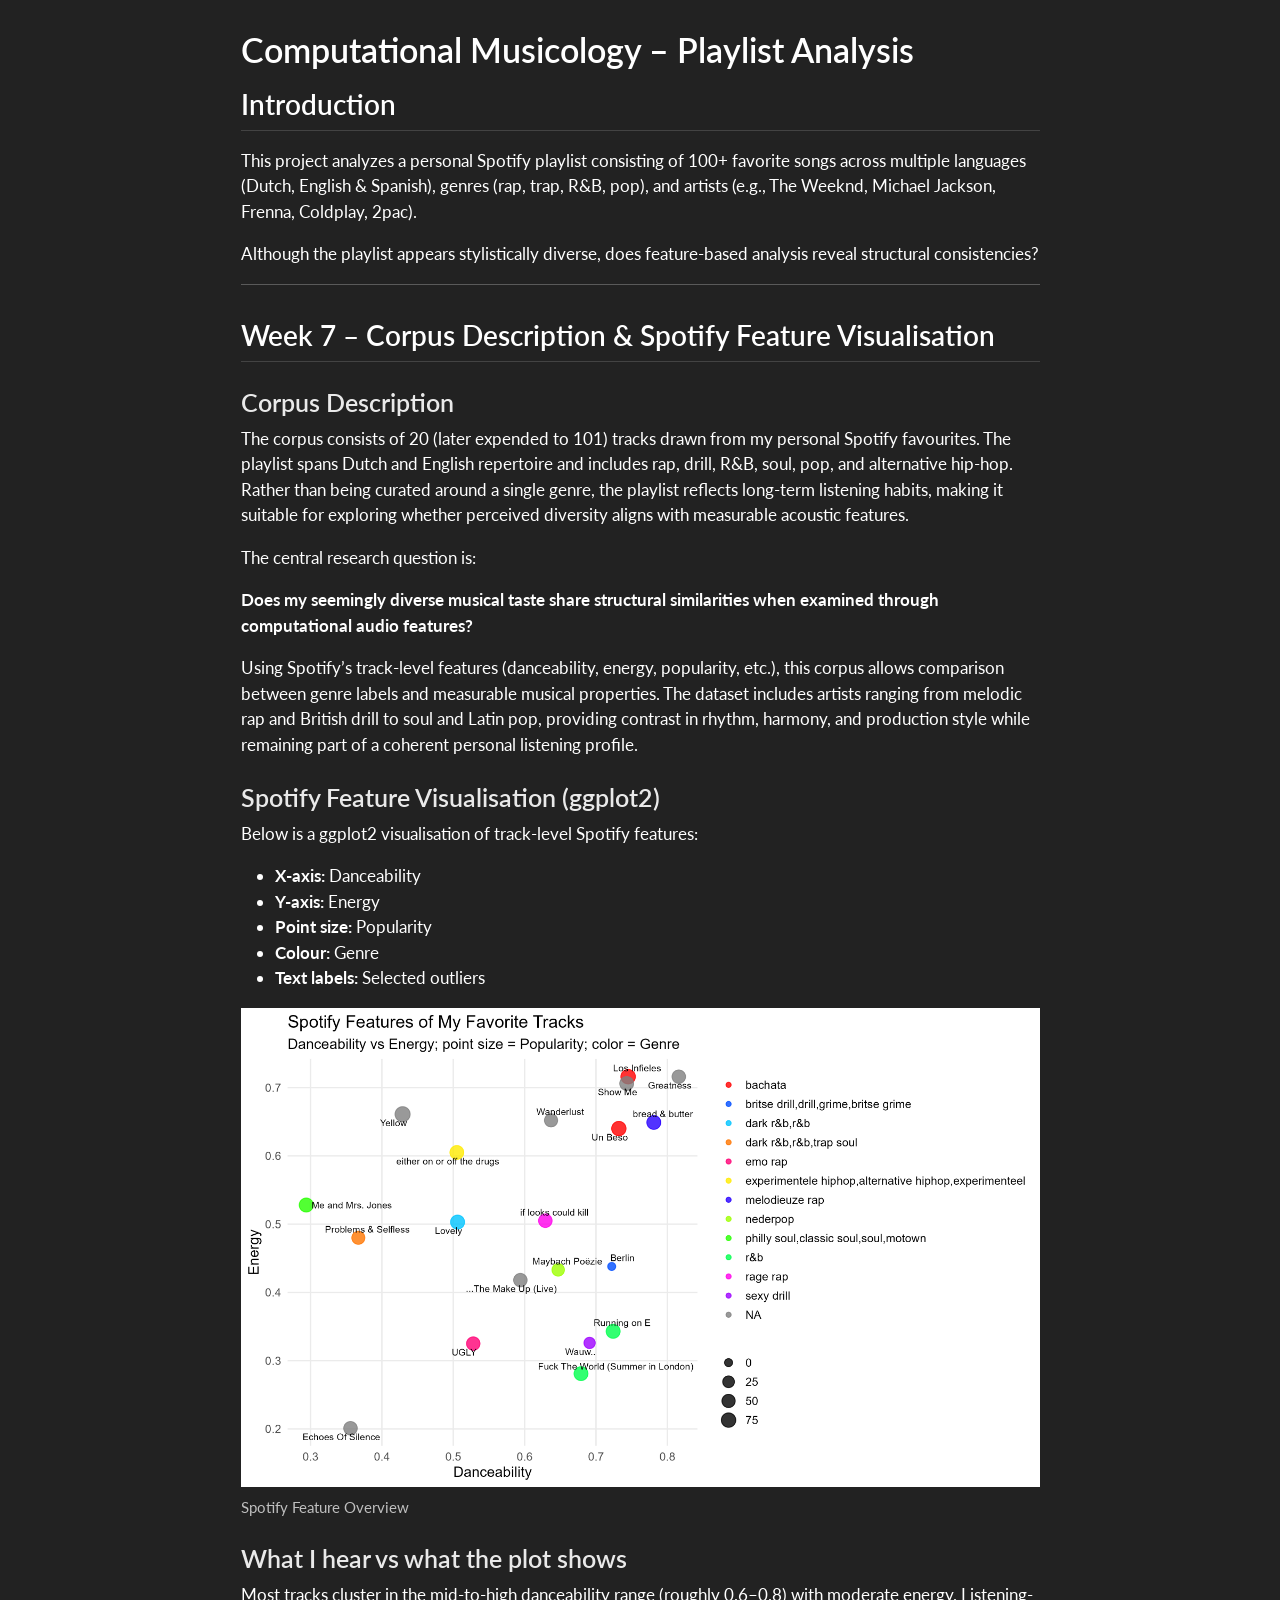
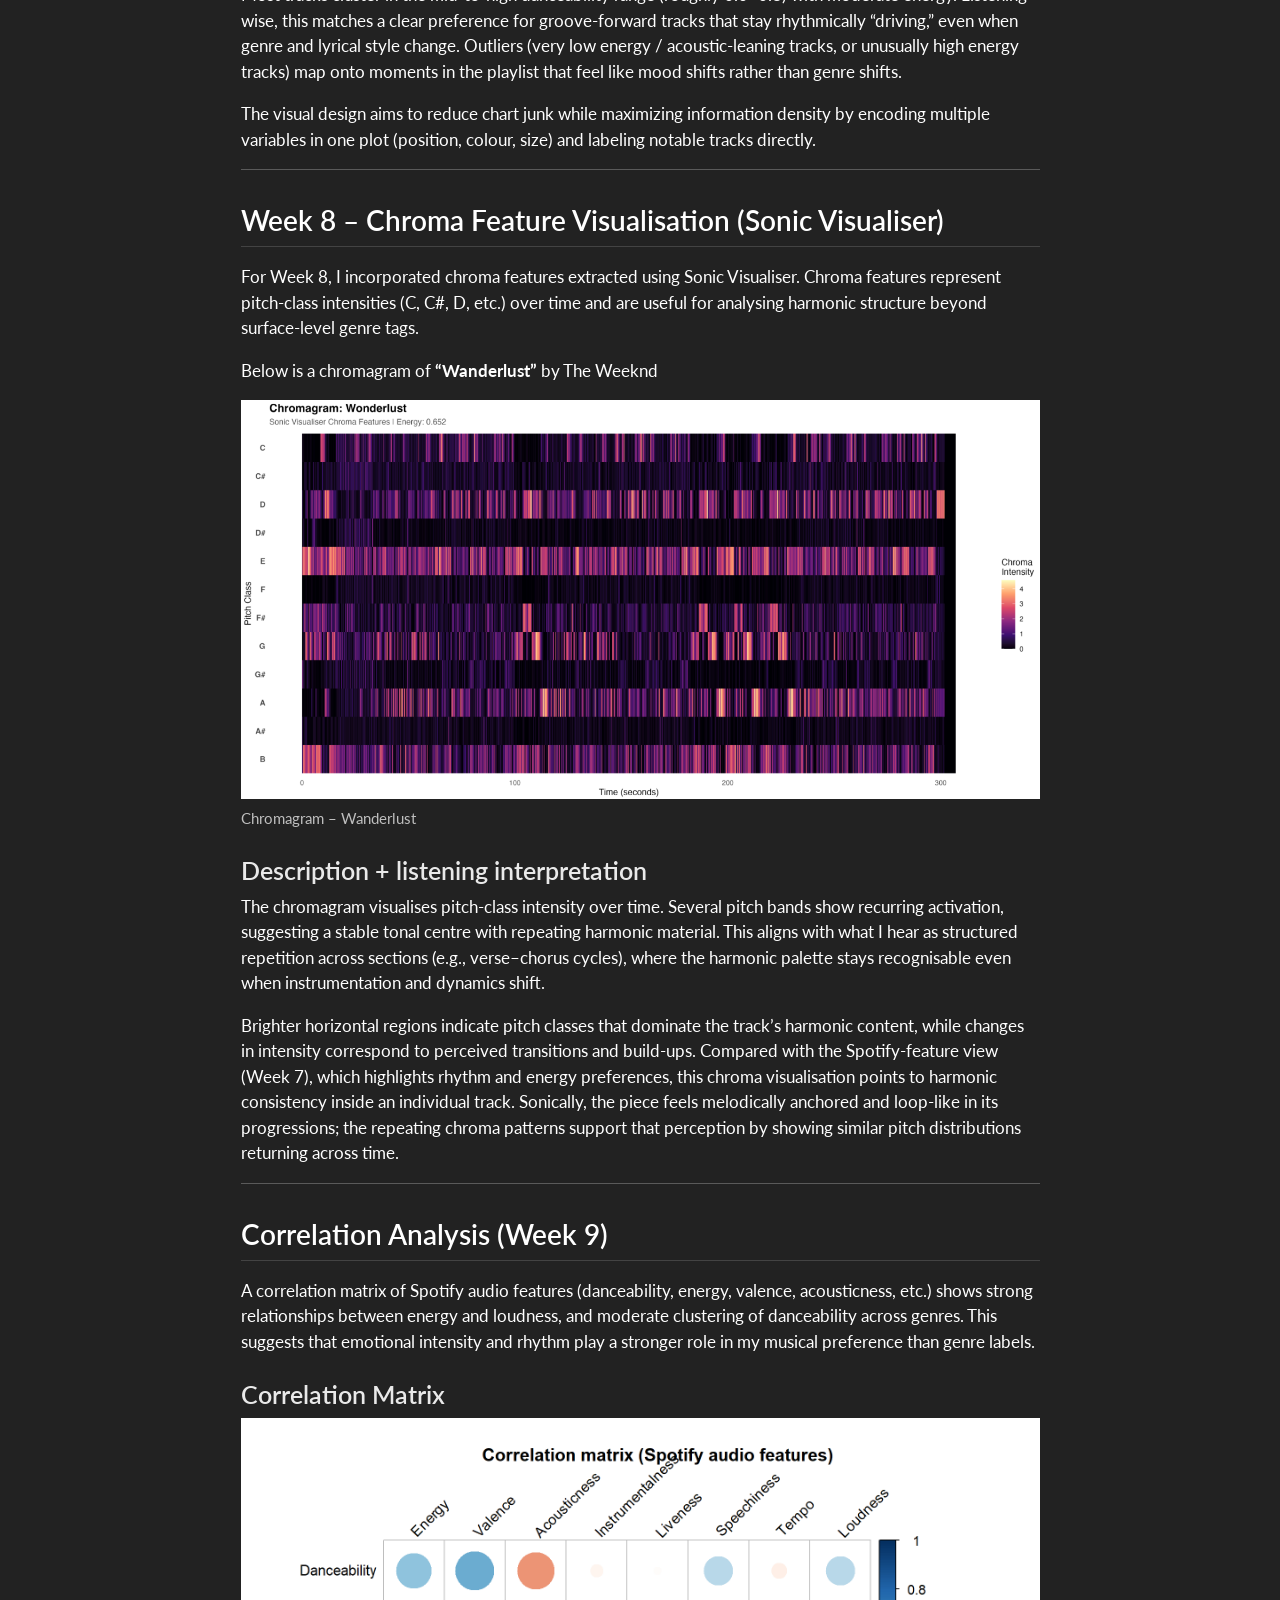
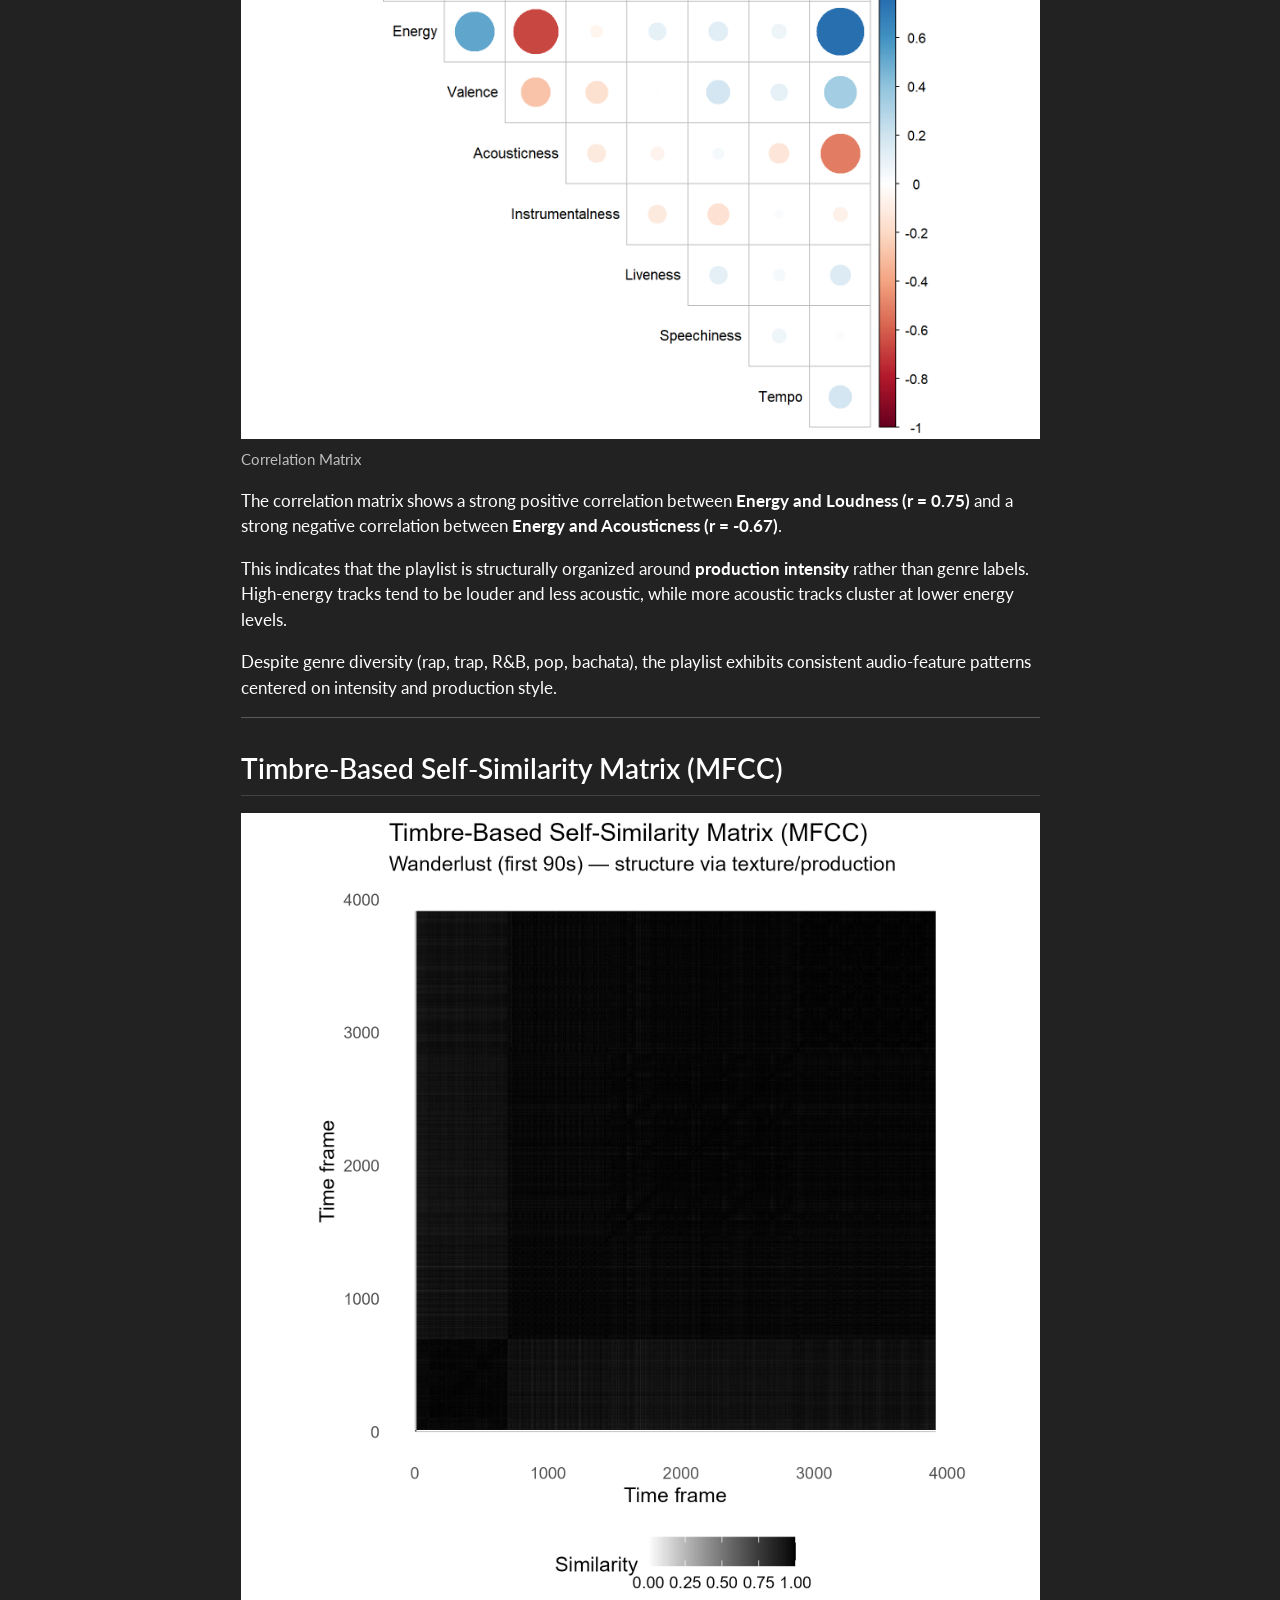
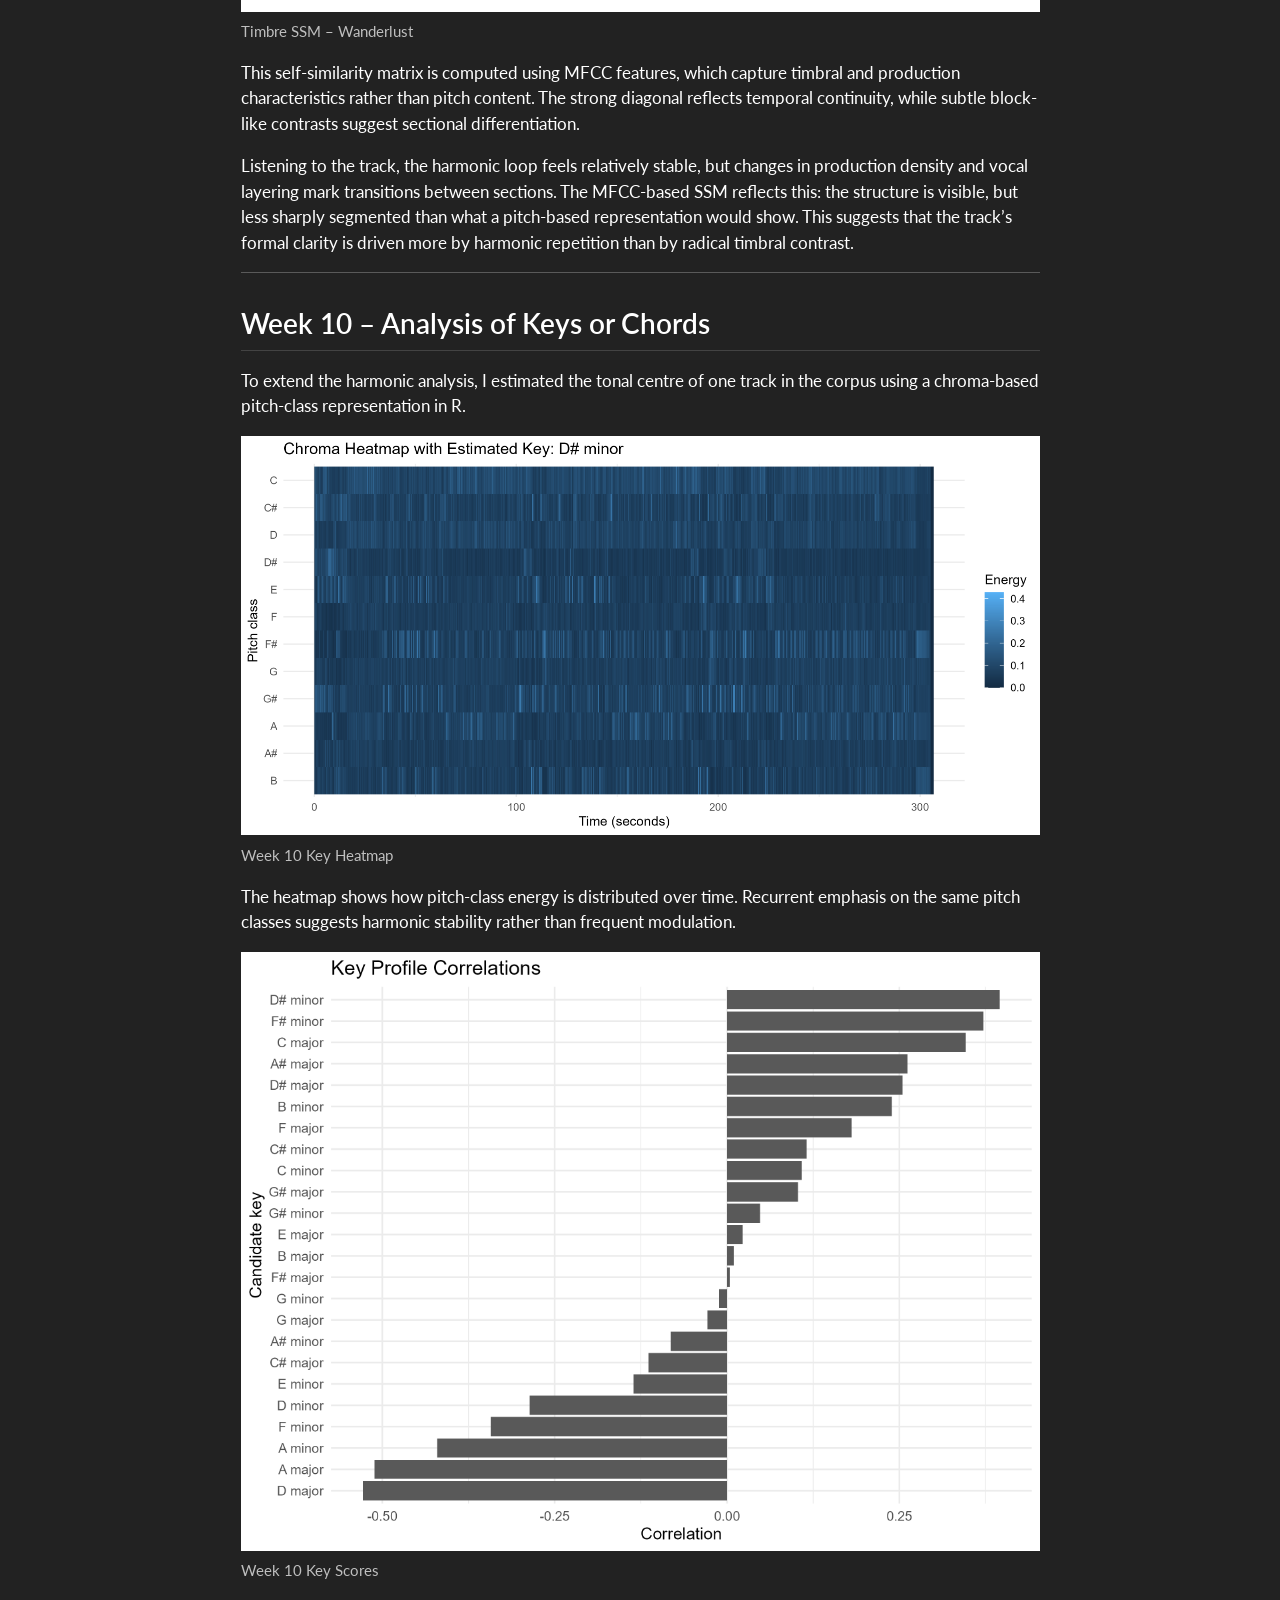
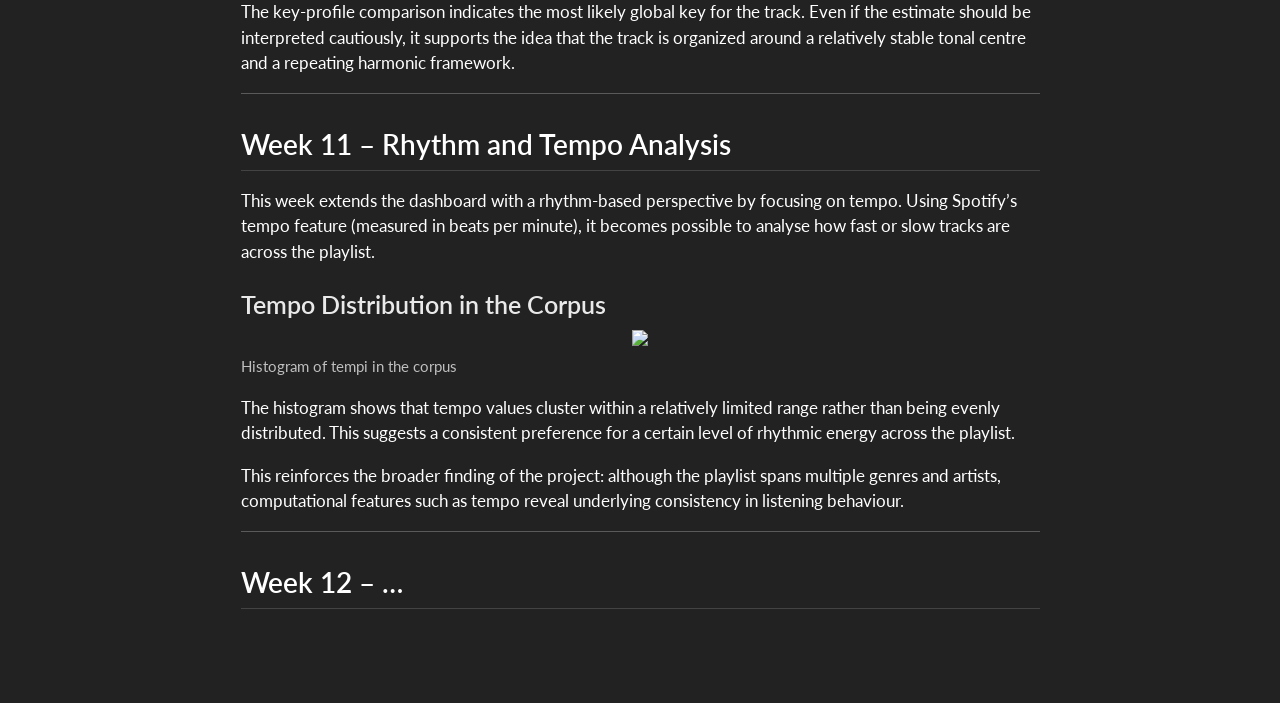
==== computational-musicology-playlist-analysis-main/docs/index.html @ 0afa8e47 "Add files via upload" ====
<!DOCTYPE html>
<html xmlns="http://www.w3.org/1999/xhtml" lang="en" xml:lang="en"><head>

<meta charset="utf-8">
<meta name="generator" content="quarto-1.8.25">

<meta name="viewport" content="width=device-width, initial-scale=1.0, user-scalable=yes">


<title>Computational Musicology – Playlist Analysis</title>
<style>
code{white-space: pre-wrap;}
span.smallcaps{font-variant: small-caps;}
div.columns{display: flex; gap: min(4vw, 1.5em);}
div.column{flex: auto; overflow-x: auto;}
div.hanging-indent{margin-left: 1.5em; text-indent: -1.5em;}
ul.task-list{list-style: none;}
ul.task-list li input[type="checkbox"] {
  width: 0.8em;
  margin: 0 0.8em 0.2em -1em; /* quarto-specific, see https://github.com/quarto-dev/quarto-cli/issues/4556 */ 
  vertical-align: middle;
}
</style>


<script src="site_libs/quarto-nav/quarto-nav.js"></script>
<script src="site_libs/clipboard/clipboard.min.js"></script>
<script src="site_libs/quarto-search/autocomplete.umd.js"></script>
<script src="site_libs/quarto-search/fuse.min.js"></script>
<script src="site_libs/quarto-search/quarto-search.js"></script>
<meta name="quarto:offset" content="./">
<script src="site_libs/quarto-html/quarto.js" type="module"></script>
<script src="site_libs/quarto-html/tabsets/tabsets.js" type="module"></script>
<script src="site_libs/quarto-html/axe/axe-check.js" type="module"></script>
<script src="site_libs/quarto-html/popper.min.js"></script>
<script src="site_libs/quarto-html/tippy.umd.min.js"></script>
<script src="site_libs/quarto-html/anchor.min.js"></script>
<link href="site_libs/quarto-html/tippy.css" rel="stylesheet">
<link href="site_libs/quarto-html/quarto-syntax-highlighting-dark-707d8167ce6003fca903bfe2be84ab7f.css" rel="stylesheet" id="quarto-text-highlighting-styles">
<script src="site_libs/bootstrap/bootstrap.min.js"></script>
<link href="site_libs/bootstrap/bootstrap-icons.css" rel="stylesheet">
<link href="site_libs/bootstrap/bootstrap-0774fc528949661fb60d8774007a227f.min.css" rel="stylesheet" append-hash="true" id="quarto-bootstrap" data-mode="dark">
<script id="quarto-search-options" type="application/json">{
  "location": "sidebar",
  "copy-button": false,
  "collapse-after": 3,
  "panel-placement": "start",
  "type": "textbox",
  "limit": 50,
  "keyboard-shortcut": [
    "f",
    "/",
    "s"
  ],
  "show-item-context": false,
  "language": {
    "search-no-results-text": "No results",
    "search-matching-documents-text": "matching documents",
    "search-copy-link-title": "Copy link to search",
    "search-hide-matches-text": "Hide additional matches",
    "search-more-match-text": "more match in this document",
    "search-more-matches-text": "more matches in this document",
    "search-clear-button-title": "Clear",
    "search-text-placeholder": "",
    "search-detached-cancel-button-title": "Cancel",
    "search-submit-button-title": "Submit",
    "search-label": "Search"
  }
}</script>


</head>

<body class="fullcontent quarto-light">

<div id="quarto-search-results"></div>
<!-- content -->
<div id="quarto-content" class="quarto-container page-columns page-rows-contents page-layout-article">
<!-- sidebar -->
<!-- margin-sidebar -->
    
<!-- main -->
<main class="content" id="quarto-document-content">

<header id="title-block-header" class="quarto-title-block default">
<div class="quarto-title">
<h1 class="title">Computational Musicology – Playlist Analysis</h1>
</div>



<div class="quarto-title-meta">

    
  
    
  </div>
  


</header>


<section id="introduction" class="level2">
<h2 class="anchored" data-anchor-id="introduction">Introduction</h2>
<p>This project analyzes a personal Spotify playlist consisting of 100+ favorite songs across multiple languages (Dutch, English &amp; Spanish), genres (rap, trap, R&amp;B, pop), and artists (e.g., The Weeknd, Michael Jackson, Frenna, Coldplay, 2pac).</p>
<p>Although the playlist appears stylistically diverse, does feature-based analysis reveal structural consistencies?</p>
<hr>
</section>
<section id="week-7-corpus-description-spotify-feature-visualisation" class="level2">
<h2 class="anchored" data-anchor-id="week-7-corpus-description-spotify-feature-visualisation">Week 7 – Corpus Description &amp; Spotify Feature Visualisation</h2>
<section id="corpus-description" class="level3">
<h3 class="anchored" data-anchor-id="corpus-description">Corpus Description</h3>
<p>The corpus consists of 20 (later expended to 101) tracks drawn from my personal Spotify favourites. The playlist spans Dutch and English repertoire and includes rap, drill, R&amp;B, soul, pop, and alternative hip-hop. Rather than being curated around a single genre, the playlist reflects long-term listening habits, making it suitable for exploring whether perceived diversity aligns with measurable acoustic features.</p>
<p>The central research question is:</p>
<p><strong>Does my seemingly diverse musical taste share structural similarities when examined through computational audio features?</strong></p>
<p>Using Spotify’s track-level features (danceability, energy, popularity, etc.), this corpus allows comparison between genre labels and measurable musical properties. The dataset includes artists ranging from melodic rap and British drill to soul and Latin pop, providing contrast in rhythm, harmony, and production style while remaining part of a coherent personal listening profile.</p>
</section>
<section id="spotify-feature-visualisation-ggplot2" class="level3">
<h3 class="anchored" data-anchor-id="spotify-feature-visualisation-ggplot2">Spotify Feature Visualisation (ggplot2)</h3>
<p>Below is a ggplot2 visualisation of track-level Spotify features:</p>
<ul>
<li><strong>X-axis:</strong> Danceability<br>
</li>
<li><strong>Y-axis:</strong> Energy<br>
</li>
<li><strong>Point size:</strong> Popularity<br>
</li>
<li><strong>Colour:</strong> Genre<br>
</li>
<li><strong>Text labels:</strong> Selected outliers</li>
</ul>
<div class="quarto-figure quarto-figure-center">
<figure class="figure">
<p><img src="Spotify_Feature_Overview.png" class="img-fluid figure-img"></p>
<figcaption>Spotify Feature Overview</figcaption>
</figure>
</div>
</section>
<section id="what-i-hear-vs-what-the-plot-shows" class="level3">
<h3 class="anchored" data-anchor-id="what-i-hear-vs-what-the-plot-shows">What I hear vs what the plot shows</h3>
<p>Most tracks cluster in the mid-to-high danceability range (roughly 0.6–0.8) with moderate energy. Listening-wise, this matches a clear preference for groove-forward tracks that stay rhythmically “driving,” even when genre and lyrical style change. Outliers (very low energy / acoustic-leaning tracks, or unusually high energy tracks) map onto moments in the playlist that feel like mood shifts rather than genre shifts.</p>
<p>The visual design aims to reduce chart junk while maximizing information density by encoding multiple variables in one plot (position, colour, size) and labeling notable tracks directly.</p>
<hr>
</section>
</section>
<section id="week-8-chroma-feature-visualisation-sonic-visualiser" class="level2">
<h2 class="anchored" data-anchor-id="week-8-chroma-feature-visualisation-sonic-visualiser">Week 8 – Chroma Feature Visualisation (Sonic Visualiser)</h2>
<p>For Week 8, I incorporated chroma features extracted using Sonic Visualiser. Chroma features represent pitch-class intensities (C, C#, D, etc.) over time and are useful for analysing harmonic structure beyond surface-level genre tags.</p>
<p>Below is a chromagram of <strong>“Wanderlust”</strong> by The Weeknd</p>
<div class="quarto-figure quarto-figure-center">
<figure class="figure">
<p><img src="chroma_wanderlust.jpeg" class="img-fluid figure-img"></p>
<figcaption>Chromagram – Wanderlust</figcaption>
</figure>
</div>
<section id="description-listening-interpretation" class="level3">
<h3 class="anchored" data-anchor-id="description-listening-interpretation">Description + listening interpretation</h3>
<p>The chromagram visualises pitch-class intensity over time. Several pitch bands show recurring activation, suggesting a stable tonal centre with repeating harmonic material. This aligns with what I hear as structured repetition across sections (e.g., verse–chorus cycles), where the harmonic palette stays recognisable even when instrumentation and dynamics shift.</p>
<p>Brighter horizontal regions indicate pitch classes that dominate the track’s harmonic content, while changes in intensity correspond to perceived transitions and build-ups. Compared with the Spotify-feature view (Week 7), which highlights rhythm and energy preferences, this chroma visualisation points to harmonic consistency inside an individual track. Sonically, the piece feels melodically anchored and loop-like in its progressions; the repeating chroma patterns support that perception by showing similar pitch distributions returning across time.</p>
<hr>
</section>
</section>
<section id="correlation-analysis-week-9" class="level2">
<h2 class="anchored" data-anchor-id="correlation-analysis-week-9">Correlation Analysis (Week 9)</h2>
<p>A correlation matrix of Spotify audio features (danceability, energy, valence, acousticness, etc.) shows strong relationships between energy and loudness, and moderate clustering of danceability across genres. This suggests that emotional intensity and rhythm play a stronger role in my musical preference than genre labels.</p>
<section id="correlation-matrix" class="level3">
<h3 class="anchored" data-anchor-id="correlation-matrix">Correlation Matrix</h3>
<div class="quarto-figure quarto-figure-center">
<figure class="figure">
<p><img src="correlation_matrix.png" class="img-fluid figure-img"></p>
<figcaption>Correlation Matrix</figcaption>
</figure>
</div>
<p>The correlation matrix shows a strong positive correlation between <strong>Energy and Loudness (r = 0.75)</strong> and a strong negative correlation between <strong>Energy and Acousticness (r = -0.67)</strong>.</p>
<p>This indicates that the playlist is structurally organized around <strong>production intensity</strong> rather than genre labels. High-energy tracks tend to be louder and less acoustic, while more acoustic tracks cluster at lower energy levels.</p>
<p>Despite genre diversity (rap, trap, R&amp;B, pop, bachata), the playlist exhibits consistent audio-feature patterns centered on intensity and production style.</p>
<hr>
</section>
</section>
<section id="timbre-based-self-similarity-matrix-mfcc" class="level2">
<h2 class="anchored" data-anchor-id="timbre-based-self-similarity-matrix-mfcc">Timbre-Based Self-Similarity Matrix (MFCC)</h2>
<div class="quarto-figure quarto-figure-center">
<figure class="figure">
<p><img src="timbre_ssm_wanderlust.png" class="img-fluid figure-img"></p>
<figcaption>Timbre SSM – Wanderlust</figcaption>
</figure>
</div>
<p>This self-similarity matrix is computed using MFCC features, which capture timbral and production characteristics rather than pitch content. The strong diagonal reflects temporal continuity, while subtle block-like contrasts suggest sectional differentiation.</p>
<p>Listening to the track, the harmonic loop feels relatively stable, but changes in production density and vocal layering mark transitions between sections. The MFCC-based SSM reflects this: the structure is visible, but less sharply segmented than what a pitch-based representation would show. This suggests that the track’s formal clarity is driven more by harmonic repetition than by radical timbral contrast.</p>
<hr>
</section>
<section id="week-10-analysis-of-keys-or-chords" class="level2">
<h2 class="anchored" data-anchor-id="week-10-analysis-of-keys-or-chords">Week 10 – Analysis of Keys or Chords</h2>
<p>To extend the harmonic analysis, I estimated the tonal centre of one track in the corpus using a chroma-based pitch-class representation in R.</p>
<div class="quarto-figure quarto-figure-center">
<figure class="figure">
<p><img src="week10_key_heatmap.png" class="img-fluid figure-img"></p>
<figcaption>Week 10 Key Heatmap</figcaption>
</figure>
</div>
<p>The heatmap shows how pitch-class energy is distributed over time. Recurrent emphasis on the same pitch classes suggests harmonic stability rather than frequent modulation.</p>
<div class="quarto-figure quarto-figure-center">
<figure class="figure">
<p><img src="week10_key_scores.png" class="img-fluid figure-img"></p>
<figcaption>Week 10 Key Scores</figcaption>
</figure>
</div>
<p>The key-profile comparison indicates the most likely global key for the track. Even if the estimate should be interpreted cautiously, it supports the idea that the track is organized around a relatively stable tonal centre and a repeating harmonic framework.</p>
<hr>
</section>
<section id="week-11-rhythm-and-tempo-analysis" class="level2">
<h2 class="anchored" data-anchor-id="week-11-rhythm-and-tempo-analysis">Week 11 – Rhythm and Tempo Analysis</h2>
<p>This week extends the dashboard with a rhythm-based perspective by focusing on tempo. Using Spotify’s tempo feature (measured in beats per minute), it becomes possible to analyse how fast or slow tracks are across the playlist.</p>
<section id="tempo-distribution-in-the-corpus" class="level3">
<h3 class="anchored" data-anchor-id="tempo-distribution-in-the-corpus">Tempo Distribution in the Corpus</h3>
<div class="quarto-figure quarto-figure-center">
<figure class="figure">
<p><img src="images/week11_tempo_histogram.png" class="img-fluid figure-img"></p>
<figcaption>Histogram of tempi in the corpus</figcaption>
</figure>
</div>
<p>The histogram shows that tempo values cluster within a relatively limited range rather than being evenly distributed. This suggests a consistent preference for a certain level of rhythmic energy across the playlist.</p>
<p>This reinforces the broader finding of the project: although the playlist spans multiple genres and artists, computational features such as tempo reveal underlying consistency in listening behaviour.</p>
<hr>
</section>
</section>
<section id="week-12" class="level2">
<h2 class="anchored" data-anchor-id="week-12">Week 12 – …</h2>


</section>

</main> <!-- /main -->
<script id="quarto-html-after-body" type="application/javascript">
  window.document.addEventListener("DOMContentLoaded", function (event) {
    const icon = "";
    const anchorJS = new window.AnchorJS();
    anchorJS.options = {
      placement: 'right',
      icon: icon
    };
    anchorJS.add('.anchored');
    const isCodeAnnotation = (el) => {
      for (const clz of el.classList) {
        if (clz.startsWith('code-annotation-')) {                     
          return true;
        }
      }
      return false;
    }
    const onCopySuccess = function(e) {
      // button target
      const button = e.trigger;
      // don't keep focus
      button.blur();
      // flash "checked"
      button.classList.add('code-copy-button-checked');
      var currentTitle = button.getAttribute("title");
      button.setAttribute("title", "Copied!");
      let tooltip;
      if (window.bootstrap) {
        button.setAttribute("data-bs-toggle", "tooltip");
        button.setAttribute("data-bs-placement", "left");
        button.setAttribute("data-bs-title", "Copied!");
        tooltip = new bootstrap.Tooltip(button, 
          { trigger: "manual", 
            customClass: "code-copy-button-tooltip",
            offset: [0, -8]});
        tooltip.show();    
      }
      setTimeout(function() {
        if (tooltip) {
          tooltip.hide();
          button.removeAttribute("data-bs-title");
          button.removeAttribute("data-bs-toggle");
          button.removeAttribute("data-bs-placement");
        }
        button.setAttribute("title", currentTitle);
        button.classList.remove('code-copy-button-checked');
      }, 1000);
      // clear code selection
      e.clearSelection();
    }
    const getTextToCopy = function(trigger) {
      const outerScaffold = trigger.parentElement.cloneNode(true);
      const codeEl = outerScaffold.querySelector('code');
      for (const childEl of codeEl.children) {
        if (isCodeAnnotation(childEl)) {
          childEl.remove();
        }
      }
      return codeEl.innerText;
    }
    const clipboard = new window.ClipboardJS('.code-copy-button:not([data-in-quarto-modal])', {
      text: getTextToCopy
    });
    clipboard.on('success', onCopySuccess);
    if (window.document.getElementById('quarto-embedded-source-code-modal')) {
      const clipboardModal = new window.ClipboardJS('.code-copy-button[data-in-quarto-modal]', {
        text: getTextToCopy,
        container: window.document.getElementById('quarto-embedded-source-code-modal')
      });
      clipboardModal.on('success', onCopySuccess);
    }
      var localhostRegex = new RegExp(/^(?:http|https):\/\/localhost\:?[0-9]*\//);
      var mailtoRegex = new RegExp(/^mailto:/);
        var filterRegex = new RegExp('/' + window.location.host + '/');
      var isInternal = (href) => {
          return filterRegex.test(href) || localhostRegex.test(href) || mailtoRegex.test(href);
      }
      // Inspect non-navigation links and adorn them if external
     var links = window.document.querySelectorAll('a[href]:not(.nav-link):not(.navbar-brand):not(.toc-action):not(.sidebar-link):not(.sidebar-item-toggle):not(.pagination-link):not(.no-external):not([aria-hidden]):not(.dropdown-item):not(.quarto-navigation-tool):not(.about-link)');
      for (var i=0; i<links.length; i++) {
        const link = links[i];
        if (!isInternal(link.href)) {
          // undo the damage that might have been done by quarto-nav.js in the case of
          // links that we want to consider external
          if (link.dataset.originalHref !== undefined) {
            link.href = link.dataset.originalHref;
          }
        }
      }
    function tippyHover(el, contentFn, onTriggerFn, onUntriggerFn) {
      const config = {
        allowHTML: true,
        maxWidth: 500,
        delay: 100,
        arrow: false,
        appendTo: function(el) {
            return el.parentElement;
        },
        interactive: true,
        interactiveBorder: 10,
        theme: 'quarto',
        placement: 'bottom-start',
      };
      if (contentFn) {
        config.content = contentFn;
      }
      if (onTriggerFn) {
        config.onTrigger = onTriggerFn;
      }
      if (onUntriggerFn) {
        config.onUntrigger = onUntriggerFn;
      }
      window.tippy(el, config); 
    }
    const noterefs = window.document.querySelectorAll('a[role="doc-noteref"]');
    for (var i=0; i<noterefs.length; i++) {
      const ref = noterefs[i];
      tippyHover(ref, function() {
        // use id or data attribute instead here
        let href = ref.getAttribute('data-footnote-href') || ref.getAttribute('href');
        try { href = new URL(href).hash; } catch {}
        const id = href.replace(/^#\/?/, "");
        const note = window.document.getElementById(id);
        if (note) {
          return note.innerHTML;
        } else {
          return "";
        }
      });
    }
    const xrefs = window.document.querySelectorAll('a.quarto-xref');
    const processXRef = (id, note) => {
      // Strip column container classes
      const stripColumnClz = (el) => {
        el.classList.remove("page-full", "page-columns");
        if (el.children) {
          for (const child of el.children) {
            stripColumnClz(child);
          }
        }
      }
      stripColumnClz(note)
      if (id === null || id.startsWith('sec-')) {
        // Special case sections, only their first couple elements
        const container = document.createElement("div");
        if (note.children && note.children.length > 2) {
          container.appendChild(note.children[0].cloneNode(true));
          for (let i = 1; i < note.children.length; i++) {
            const child = note.children[i];
            if (child.tagName === "P" && child.innerText === "") {
              continue;
            } else {
              container.appendChild(child.cloneNode(true));
              break;
            }
          }
          if (window.Quarto?.typesetMath) {
            window.Quarto.typesetMath(container);
          }
          return container.innerHTML
        } else {
          if (window.Quarto?.typesetMath) {
            window.Quarto.typesetMath(note);
          }
          return note.innerHTML;
        }
      } else {
        // Remove any anchor links if they are present
        const anchorLink = note.querySelector('a.anchorjs-link');
        if (anchorLink) {
          anchorLink.remove();
        }
        if (window.Quarto?.typesetMath) {
          window.Quarto.typesetMath(note);
        }
        if (note.classList.contains("callout")) {
          return note.outerHTML;
        } else {
          return note.innerHTML;
        }
      }
    }
    for (var i=0; i<xrefs.length; i++) {
      const xref = xrefs[i];
      tippyHover(xref, undefined, function(instance) {
        instance.disable();
        let url = xref.getAttribute('href');
        let hash = undefined; 
        if (url.startsWith('#')) {
          hash = url;
        } else {
          try { hash = new URL(url).hash; } catch {}
        }
        if (hash) {
          const id = hash.replace(/^#\/?/, "");
          const note = window.document.getElementById(id);
          if (note !== null) {
            try {
              const html = processXRef(id, note.cloneNode(true));
              instance.setContent(html);
            } finally {
              instance.enable();
              instance.show();
            }
          } else {
            // See if we can fetch this
            fetch(url.split('#')[0])
            .then(res => res.text())
            .then(html => {
              const parser = new DOMParser();
              const htmlDoc = parser.parseFromString(html, "text/html");
              const note = htmlDoc.getElementById(id);
              if (note !== null) {
                const html = processXRef(id, note);
                instance.setContent(html);
              } 
            }).finally(() => {
              instance.enable();
              instance.show();
            });
          }
        } else {
          // See if we can fetch a full url (with no hash to target)
          // This is a special case and we should probably do some content thinning / targeting
          fetch(url)
          .then(res => res.text())
          .then(html => {
            const parser = new DOMParser();
            const htmlDoc = parser.parseFromString(html, "text/html");
            const note = htmlDoc.querySelector('main.content');
            if (note !== null) {
              // This should only happen for chapter cross references
              // (since there is no id in the URL)
              // remove the first header
              if (note.children.length > 0 && note.children[0].tagName === "HEADER") {
                note.children[0].remove();
              }
              const html = processXRef(null, note);
              instance.setContent(html);
            } 
          }).finally(() => {
            instance.enable();
            instance.show();
          });
        }
      }, function(instance) {
      });
    }
        let selectedAnnoteEl;
        const selectorForAnnotation = ( cell, annotation) => {
          let cellAttr = 'data-code-cell="' + cell + '"';
          let lineAttr = 'data-code-annotation="' +  annotation + '"';
          const selector = 'span[' + cellAttr + '][' + lineAttr + ']';
          return selector;
        }
        const selectCodeLines = (annoteEl) => {
          const doc = window.document;
          const targetCell = annoteEl.getAttribute("data-target-cell");
          const targetAnnotation = annoteEl.getAttribute("data-target-annotation");
          const annoteSpan = window.document.querySelector(selectorForAnnotation(targetCell, targetAnnotation));
          const lines = annoteSpan.getAttribute("data-code-lines").split(",");
          const lineIds = lines.map((line) => {
            return targetCell + "-" + line;
          })
          let top = null;
          let height = null;
          let parent = null;
          if (lineIds.length > 0) {
              //compute the position of the single el (top and bottom and make a div)
              const el = window.document.getElementById(lineIds[0]);
              top = el.offsetTop;
              height = el.offsetHeight;
              parent = el.parentElement.parentElement;
            if (lineIds.length > 1) {
              const lastEl = window.document.getElementById(lineIds[lineIds.length - 1]);
              const bottom = lastEl.offsetTop + lastEl.offsetHeight;
              height = bottom - top;
            }
            if (top !== null && height !== null && parent !== null) {
              // cook up a div (if necessary) and position it 
              let div = window.document.getElementById("code-annotation-line-highlight");
              if (div === null) {
                div = window.document.createElement("div");
                div.setAttribute("id", "code-annotation-line-highlight");
                div.style.position = 'absolute';
                parent.appendChild(div);
              }
              div.style.top = top - 2 + "px";
              div.style.height = height + 4 + "px";
              div.style.left = 0;
              let gutterDiv = window.document.getElementById("code-annotation-line-highlight-gutter");
              if (gutterDiv === null) {
                gutterDiv = window.document.createElement("div");
                gutterDiv.setAttribute("id", "code-annotation-line-highlight-gutter");
                gutterDiv.style.position = 'absolute';
                const codeCell = window.document.getElementById(targetCell);
                const gutter = codeCell.querySelector('.code-annotation-gutter');
                gutter.appendChild(gutterDiv);
              }
              gutterDiv.style.top = top - 2 + "px";
              gutterDiv.style.height = height + 4 + "px";
            }
            selectedAnnoteEl = annoteEl;
          }
        };
        const unselectCodeLines = () => {
          const elementsIds = ["code-annotation-line-highlight", "code-annotation-line-highlight-gutter"];
          elementsIds.forEach((elId) => {
            const div = window.document.getElementById(elId);
            if (div) {
              div.remove();
            }
          });
          selectedAnnoteEl = undefined;
        };
          // Handle positioning of the toggle
      window.addEventListener(
        "resize",
        throttle(() => {
          elRect = undefined;
          if (selectedAnnoteEl) {
            selectCodeLines(selectedAnnoteEl);
          }
        }, 10)
      );
      function throttle(fn, ms) {
      let throttle = false;
      let timer;
        return (...args) => {
          if(!throttle) { // first call gets through
              fn.apply(this, args);
              throttle = true;
          } else { // all the others get throttled
              if(timer) clearTimeout(timer); // cancel #2
              timer = setTimeout(() => {
                fn.apply(this, args);
                timer = throttle = false;
              }, ms);
          }
        };
      }
        // Attach click handler to the DT
        const annoteDls = window.document.querySelectorAll('dt[data-target-cell]');
        for (const annoteDlNode of annoteDls) {
          annoteDlNode.addEventListener('click', (event) => {
            const clickedEl = event.target;
            if (clickedEl !== selectedAnnoteEl) {
              unselectCodeLines();
              const activeEl = window.document.querySelector('dt[data-target-cell].code-annotation-active');
              if (activeEl) {
                activeEl.classList.remove('code-annotation-active');
              }
              selectCodeLines(clickedEl);
              clickedEl.classList.add('code-annotation-active');
            } else {
              // Unselect the line
              unselectCodeLines();
              clickedEl.classList.remove('code-annotation-active');
            }
          });
        }
    const findCites = (el) => {
      const parentEl = el.parentElement;
      if (parentEl) {
        const cites = parentEl.dataset.cites;
        if (cites) {
          return {
            el,
            cites: cites.split(' ')
          };
        } else {
          return findCites(el.parentElement)
        }
      } else {
        return undefined;
      }
    };
    var bibliorefs = window.document.querySelectorAll('a[role="doc-biblioref"]');
    for (var i=0; i<bibliorefs.length; i++) {
      const ref = bibliorefs[i];
      const citeInfo = findCites(ref);
      if (citeInfo) {
        tippyHover(citeInfo.el, function() {
          var popup = window.document.createElement('div');
          citeInfo.cites.forEach(function(cite) {
            var citeDiv = window.document.createElement('div');
            citeDiv.classList.add('hanging-indent');
            citeDiv.classList.add('csl-entry');
            var biblioDiv = window.document.getElementById('ref-' + cite);
            if (biblioDiv) {
              citeDiv.innerHTML = biblioDiv.innerHTML;
            }
            popup.appendChild(citeDiv);
          });
          return popup.innerHTML;
        });
      }
    }
  });
  </script>
</div> <!-- /content -->




</body></html>
---- computational-musicology-playlist-analysis-main/docs/site_libs/quarto-html/tippy.css ----
.tippy-box[data-animation=fade][data-state=hidden]{opacity:0}[data-tippy-root]{max-width:calc(100vw - 10px)}.tippy-box{position:relative;background-color:#333;color:#fff;border-radius:4px;font-size:14px;line-height:1.4;white-space:normal;outline:0;transition-property:transform,visibility,opacity}.tippy-box[data-placement^=top]>.tippy-arrow{bottom:0}.tippy-box[data-placement^=top]>.tippy-arrow:before{bottom:-7px;left:0;border-width:8px 8px 0;border-top-color:initial;transform-origin:center top}.tippy-box[data-placement^=bottom]>.tippy-arrow{top:0}.tippy-box[data-placement^=bottom]>.tippy-arrow:before{top:-7px;left:0;border-width:0 8px 8px;border-bottom-color:initial;transform-origin:center bottom}.tippy-box[data-placement^=left]>.tippy-arrow{right:0}.tippy-box[data-placement^=left]>.tippy-arrow:before{border-width:8px 0 8px 8px;border-left-color:initial;right:-7px;transform-origin:center left}.tippy-box[data-placement^=right]>.tippy-arrow{left:0}.tippy-box[data-placement^=right]>.tippy-arrow:before{left:-7px;border-width:8px 8px 8px 0;border-right-color:initial;transform-origin:center right}.tippy-box[data-inertia][data-state=visible]{transition-timing-function:cubic-bezier(.54,1.5,.38,1.11)}.tippy-arrow{width:16px;height:16px;color:#333}.tippy-arrow:before{content:"";position:absolute;border-color:transparent;border-style:solid}.tippy-content{position:relative;padding:5px 9px;z-index:1}
---- computational-musicology-playlist-analysis-main/docs/site_libs/quarto-html/quarto-syntax-highlighting-dark-707d8167ce6003fca903bfe2be84ab7f.css ----
/* quarto syntax highlight colors */
:root {
  --quarto-hl-al-color: #f07178;
  --quarto-hl-an-color: #d4d0ab;
  --quarto-hl-at-color: #00e0e0;
  --quarto-hl-bn-color: #d4d0ab;
  --quarto-hl-bu-color: #abe338;
  --quarto-hl-ch-color: #abe338;
  --quarto-hl-co-color: #f8f8f2;
  --quarto-hl-cv-color: #ffd700;
  --quarto-hl-cn-color: #ffd700;
  --quarto-hl-cf-color: #ffa07a;
  --quarto-hl-dt-color: #ffa07a;
  --quarto-hl-dv-color: #d4d0ab;
  --quarto-hl-do-color: #f8f8f2;
  --quarto-hl-er-color: #f07178;
  --quarto-hl-ex-color: #00e0e0;
  --quarto-hl-fl-color: #d4d0ab;
  --quarto-hl-fu-color: #ffa07a;
  --quarto-hl-im-color: #abe338;
  --quarto-hl-in-color: #d4d0ab;
  --quarto-hl-kw-color: #ffa07a;
  --quarto-hl-op-color: #ffa07a;
  --quarto-hl-ot-color: #00e0e0;
  --quarto-hl-pp-color: #dcc6e0;
  --quarto-hl-re-color: #00e0e0;
  --quarto-hl-sc-color: #abe338;
  --quarto-hl-ss-color: #abe338;
  --quarto-hl-st-color: #abe338;
  --quarto-hl-va-color: #00e0e0;
  --quarto-hl-vs-color: #abe338;
  --quarto-hl-wa-color: #dcc6e0;
}

/* other quarto variables */
:root {
  --quarto-font-monospace: SFMono-Regular, Menlo, Monaco, Consolas, "Liberation Mono", "Courier New", monospace;
}

/* syntax highlight based on Pandoc's rules */
pre > code.sourceCode > span {
  color: #f8f8f2;
}

code.sourceCode > span {
  color: #f8f8f2;
}

div.sourceCode,
div.sourceCode pre.sourceCode {
  color: #f8f8f2;
}

/* Normal */
code span {
  color: #f8f8f2;
}

/* Alert */
code span.al {
  color: #f07178;
}

/* Annotation */
code span.an {
  color: #d4d0ab;
}

/* Attribute */
code span.at {
  color: #00e0e0;
}

/* BaseN */
code span.bn {
  color: #d4d0ab;
}

/* BuiltIn */
code span.bu {
  color: #abe338;
}

/* ControlFlow */
code span.cf {
  font-weight: bold;
  color: #ffa07a;
}

/* Char */
code span.ch {
  color: #abe338;
}

/* Constant */
code span.cn {
  color: #ffd700;
}

/* Comment */
code span.co {
  font-style: italic;
  color: #f8f8f2;
}

/* CommentVar */
code span.cv {
  color: #ffd700;
}

/* Documentation */
code span.do {
  color: #f8f8f2;
}

/* DataType */
code span.dt {
  color: #ffa07a;
}

/* DecVal */
code span.dv {
  color: #d4d0ab;
}

/* Error */
code span.er {
  color: #f07178;
  text-decoration: underline;
}

/* Extension */
code span.ex {
  font-weight: bold;
  color: #00e0e0;
}

/* Float */
code span.fl {
  color: #d4d0ab;
}

/* Function */
code span.fu {
  color: #ffa07a;
}

/* Import */
code span.im {
  color: #abe338;
}

/* Information */
code span.in {
  color: #d4d0ab;
}

/* Keyword */
code span.kw {
  font-weight: bold;
  color: #ffa07a;
}

/* Operator */
code span.op {
  color: #ffa07a;
}

/* Other */
code span.ot {
  color: #00e0e0;
}

/* Preprocessor */
code span.pp {
  color: #dcc6e0;
}

/* RegionMarker */
code span.re {
  background-color: #f8f8f2;
  color: #00e0e0;
}

/* SpecialChar */
code span.sc {
  color: #abe338;
}

/* SpecialString */
code span.ss {
  color: #abe338;
}

/* String */
code span.st {
  color: #abe338;
}

/* Variable */
code span.va {
  color: #00e0e0;
}

/* VerbatimString */
code span.vs {
  color: #abe338;
}

/* Warning */
code span.wa {
  color: #dcc6e0;
}

.prevent-inlining {
  content: "</";
}

/*# sourceMappingURL=f5ab3bb6f5ded8da9f12dd3a91d3da26.css.map */
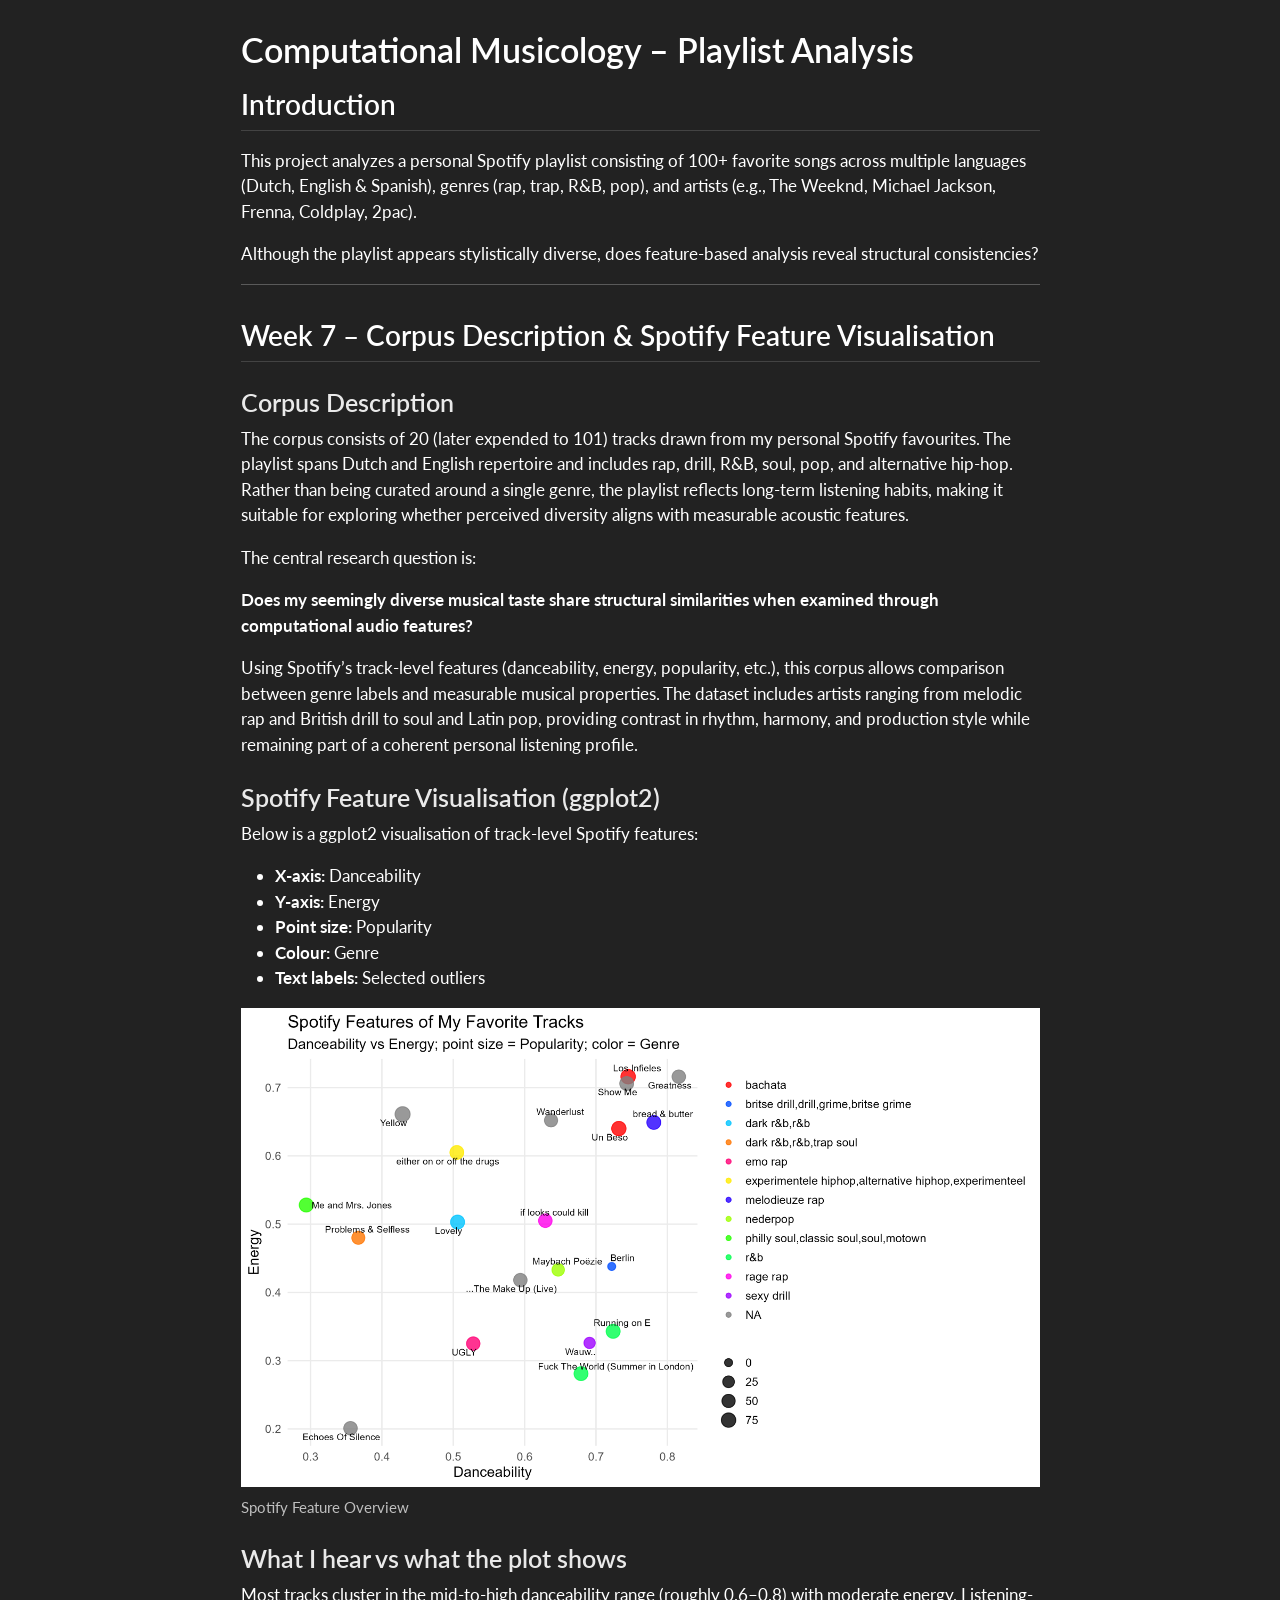
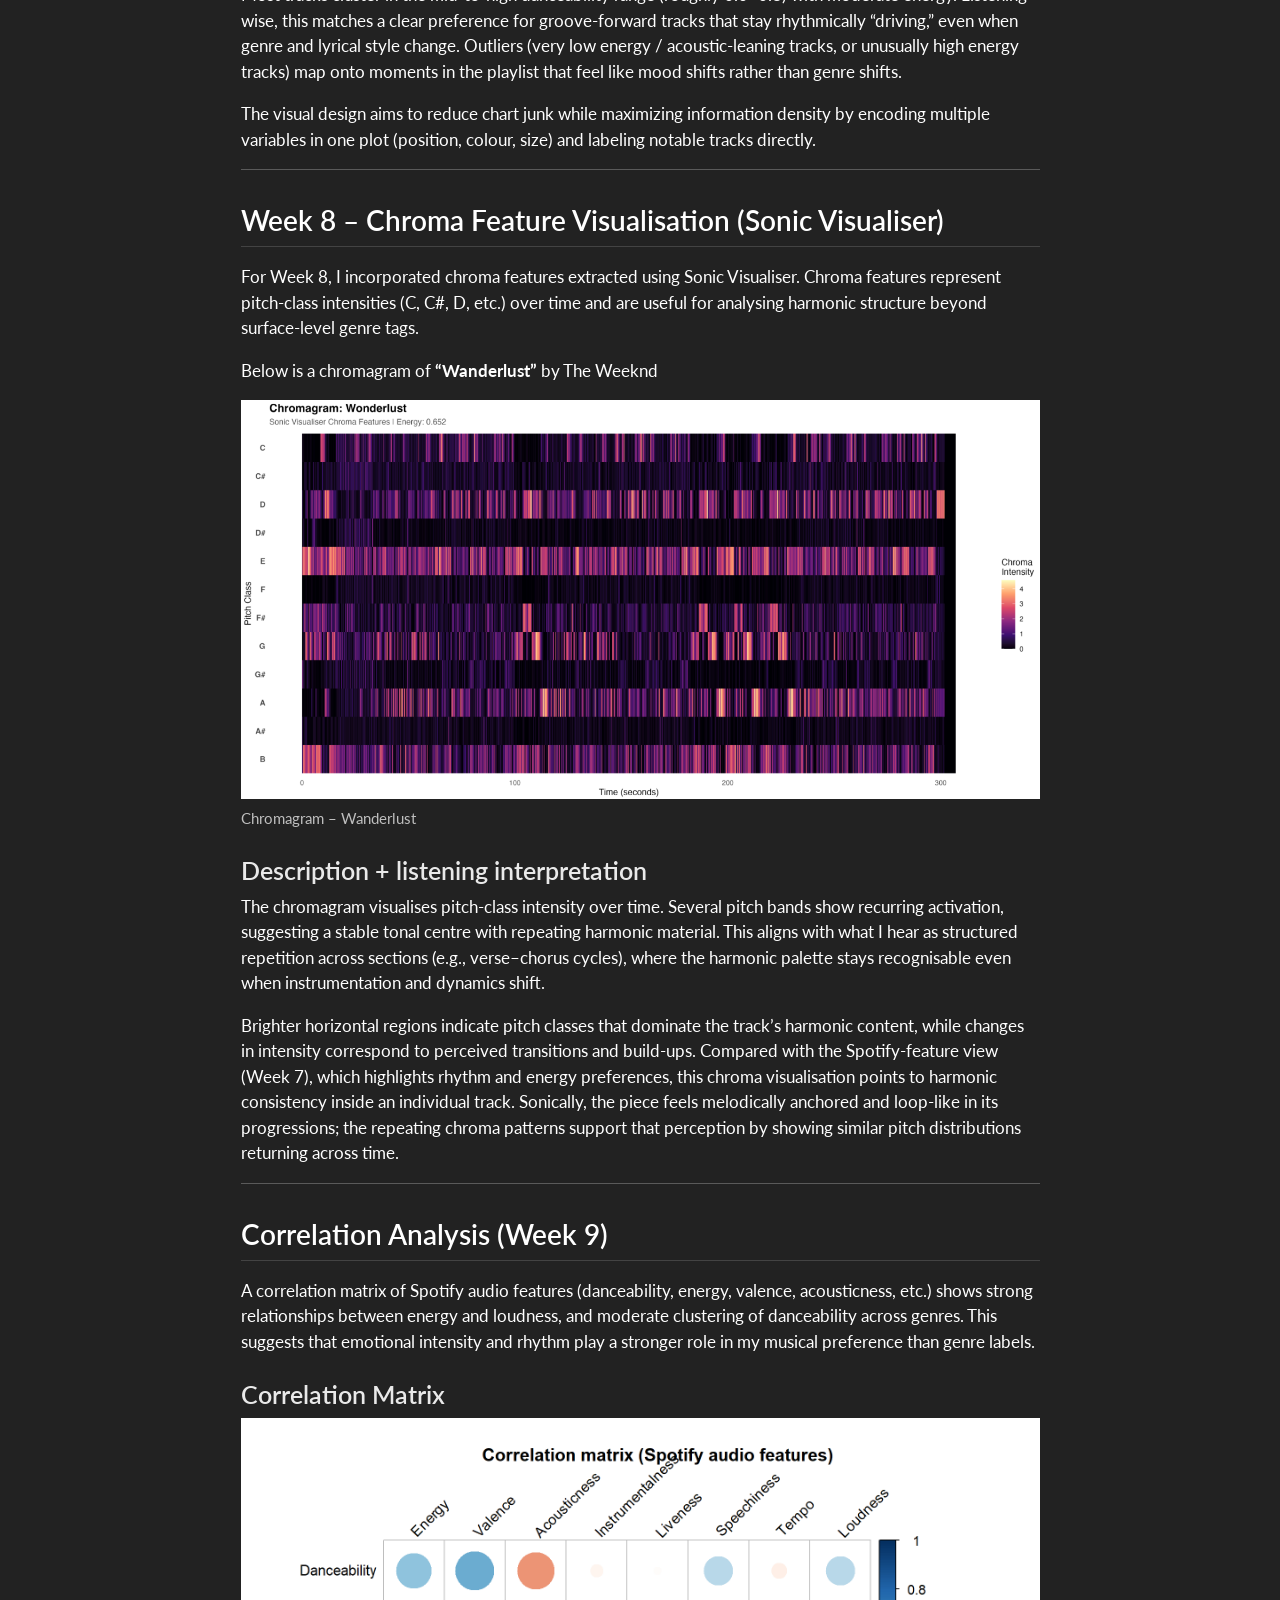
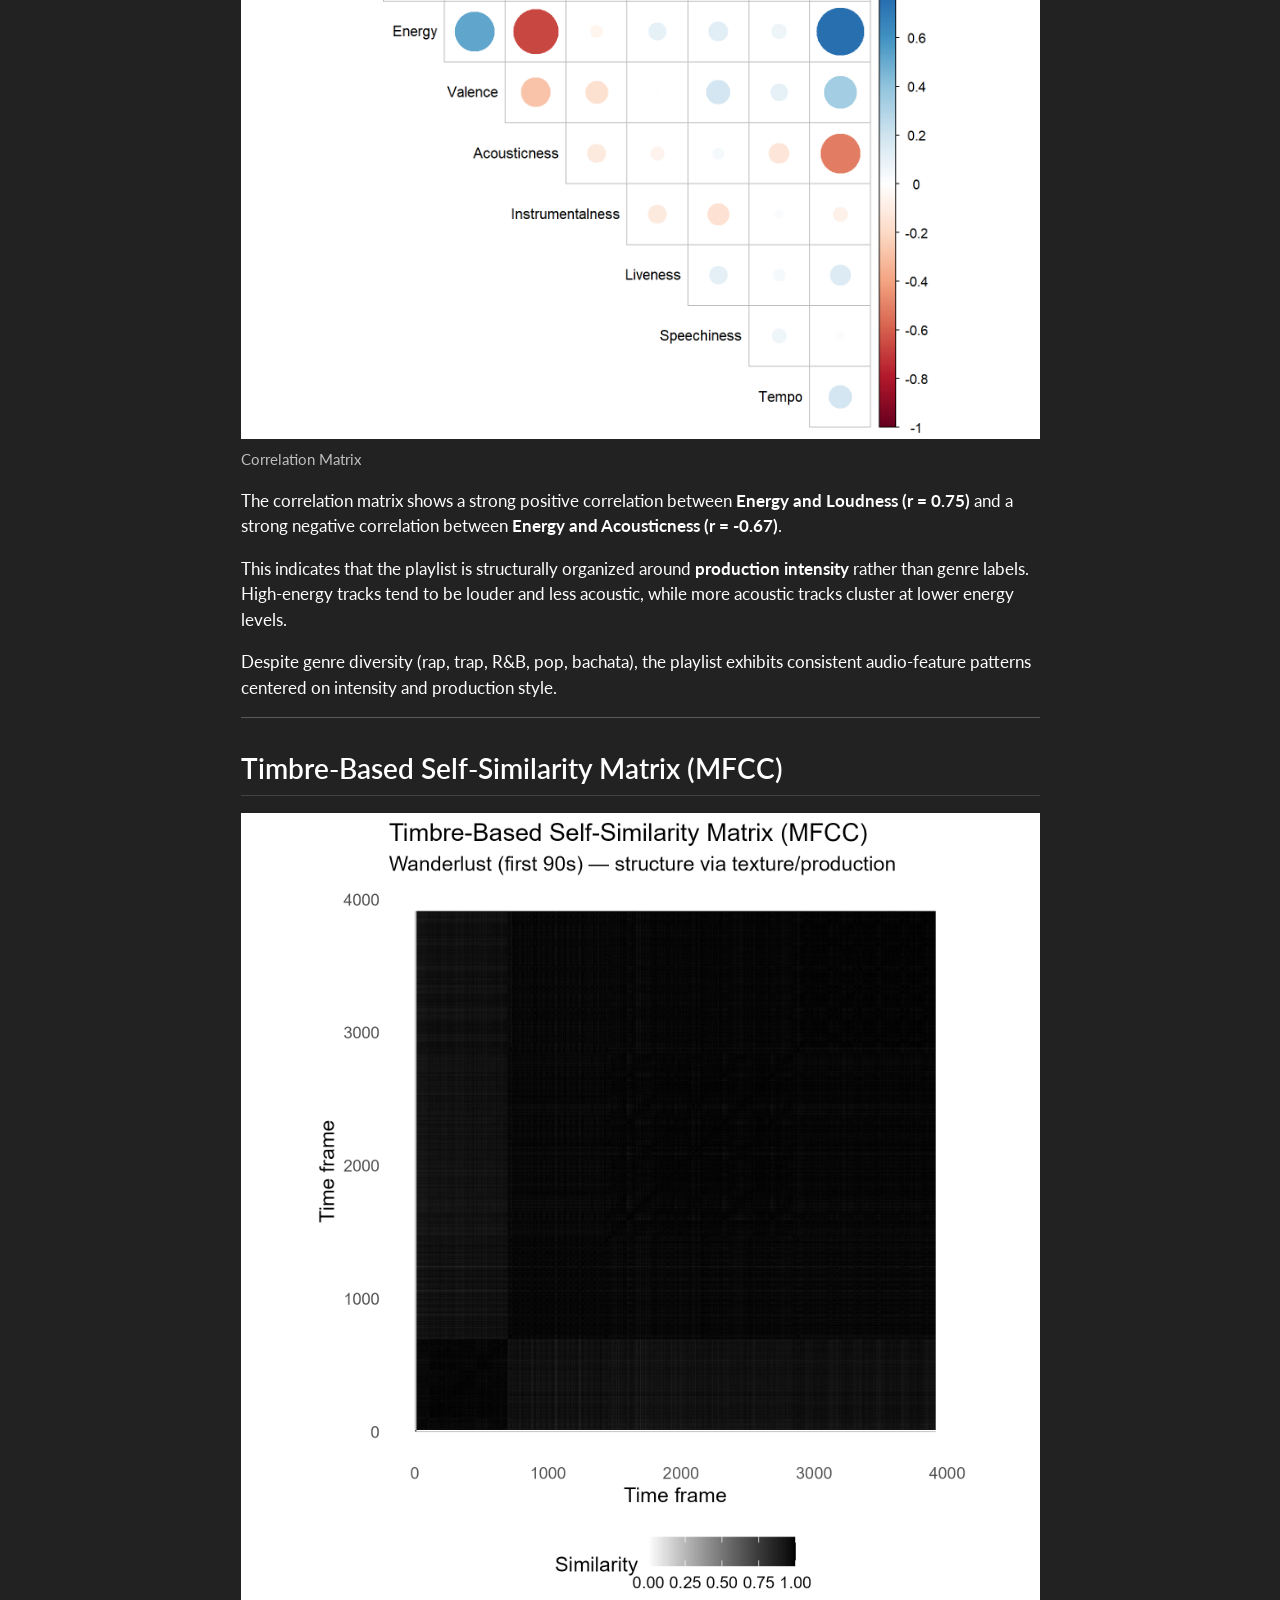
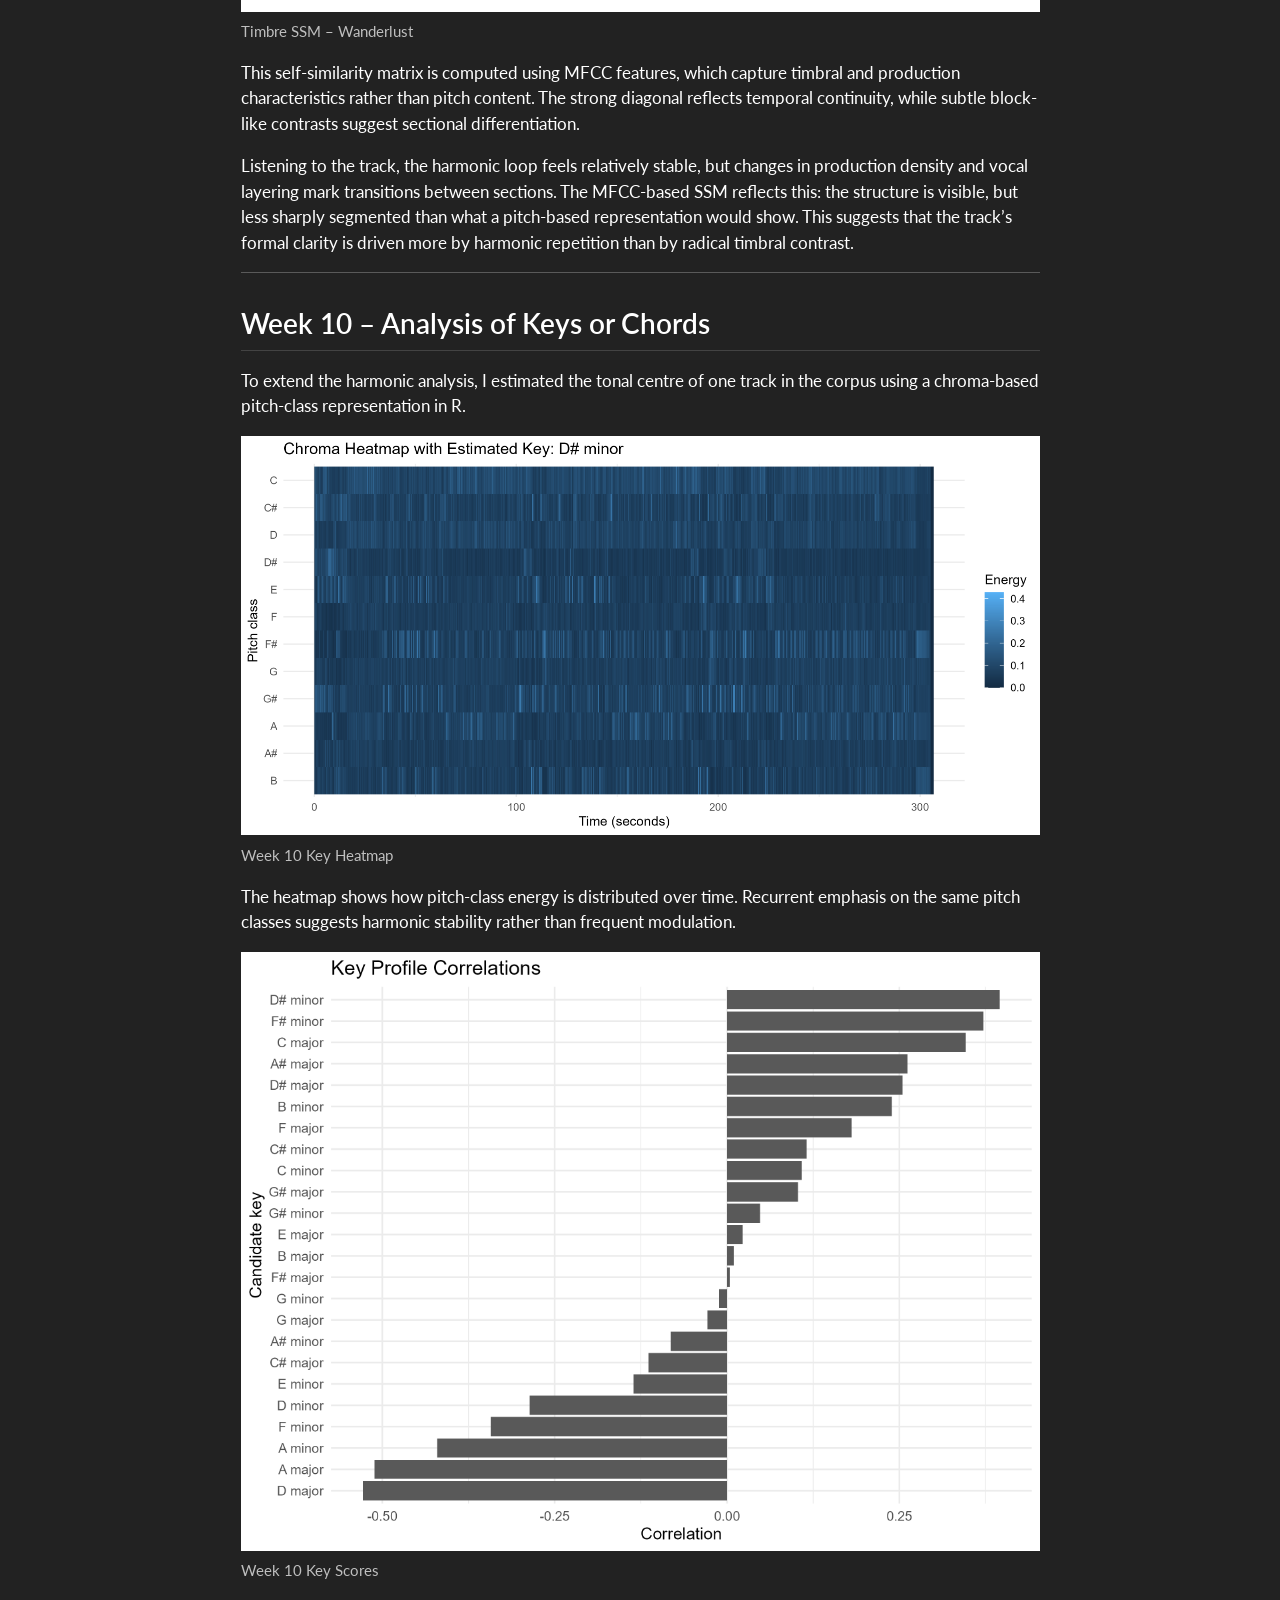
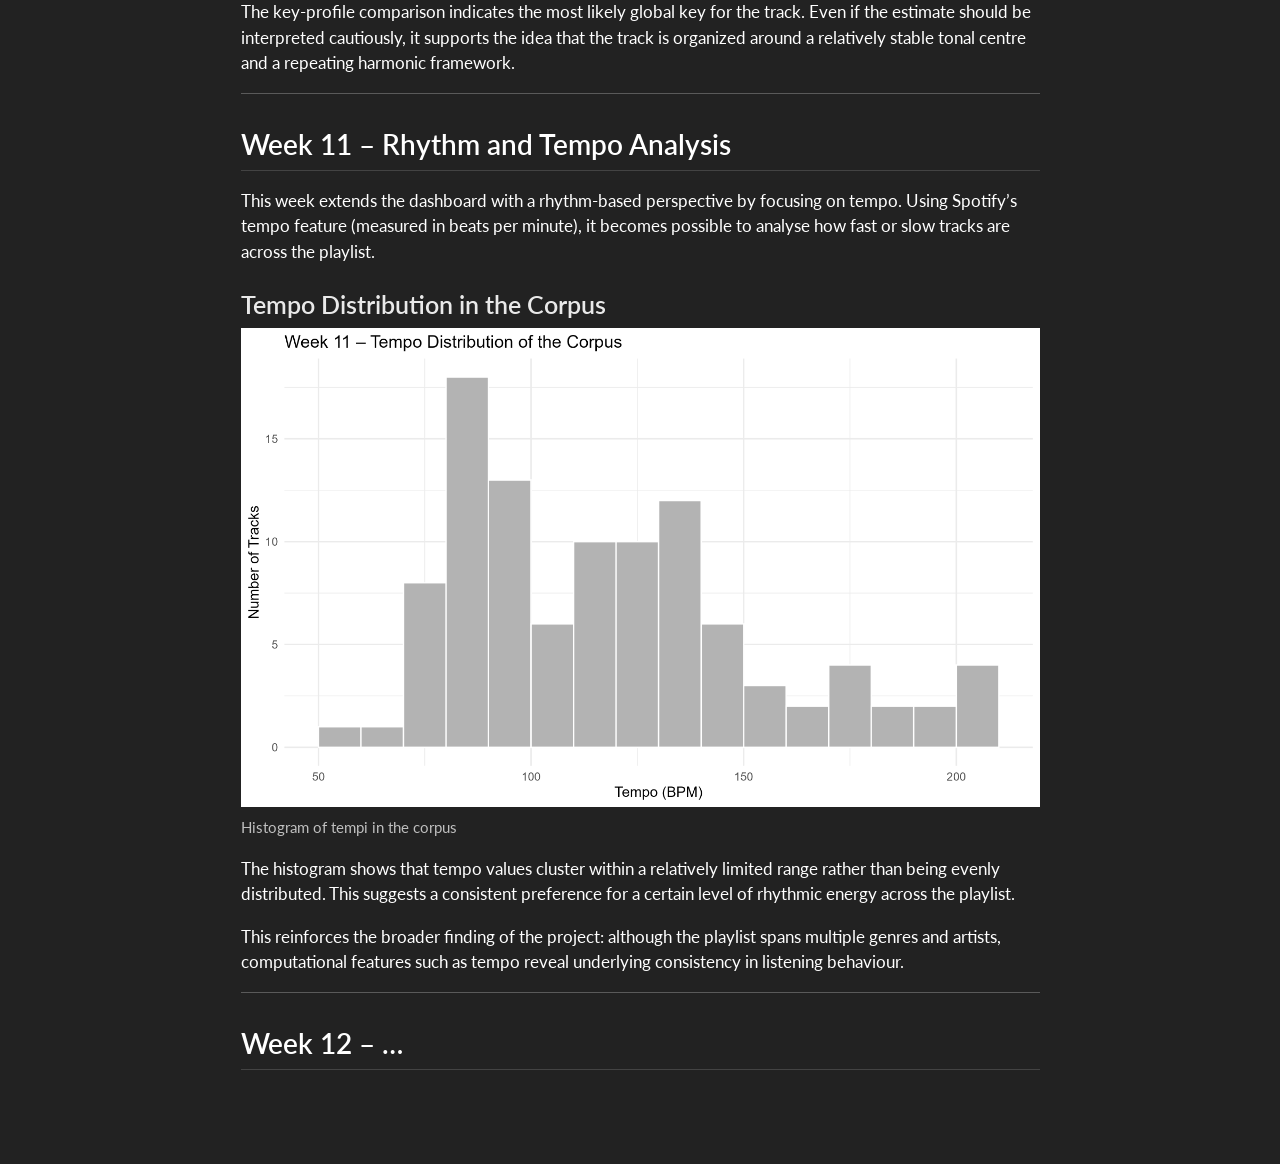
==== commit 1874f76d: "Add files via upload" ====
--- a/computational-musicology-playlist-analysis-main/docs/index.html
+++ b/computational-musicology-playlist-analysis-main/docs/index.html
@@ -216,7 +216,7 @@
 <h3 class="anchored" data-anchor-id="tempo-distribution-in-the-corpus">Tempo Distribution in the Corpus</h3>
 <div class="quarto-figure quarto-figure-center">
 <figure class="figure">
-<p><img src="images/week11_tempo_histogram.png" class="img-fluid figure-img"></p>
+<p><img src="week11_tempo_histogram.png" class="img-fluid figure-img"></p>
 <figcaption>Histogram of tempi in the corpus</figcaption>
 </figure>
 </div>
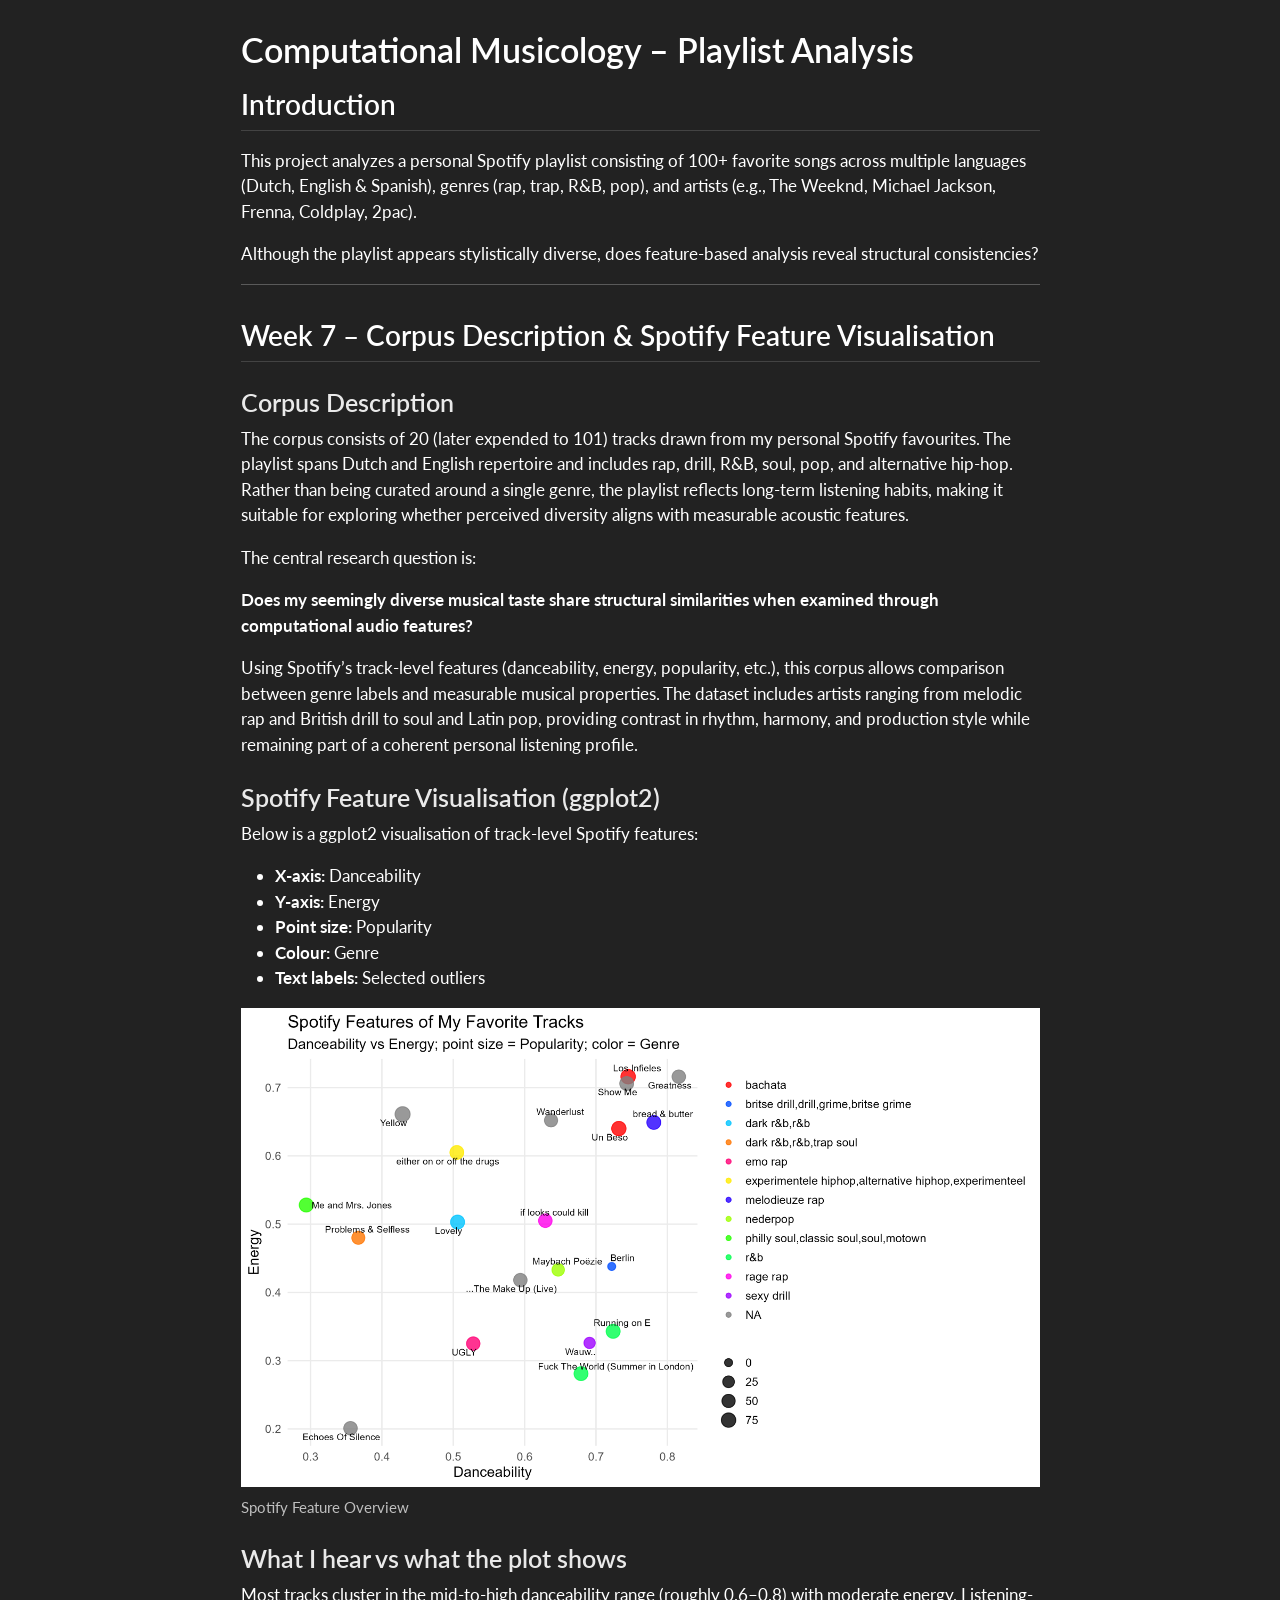
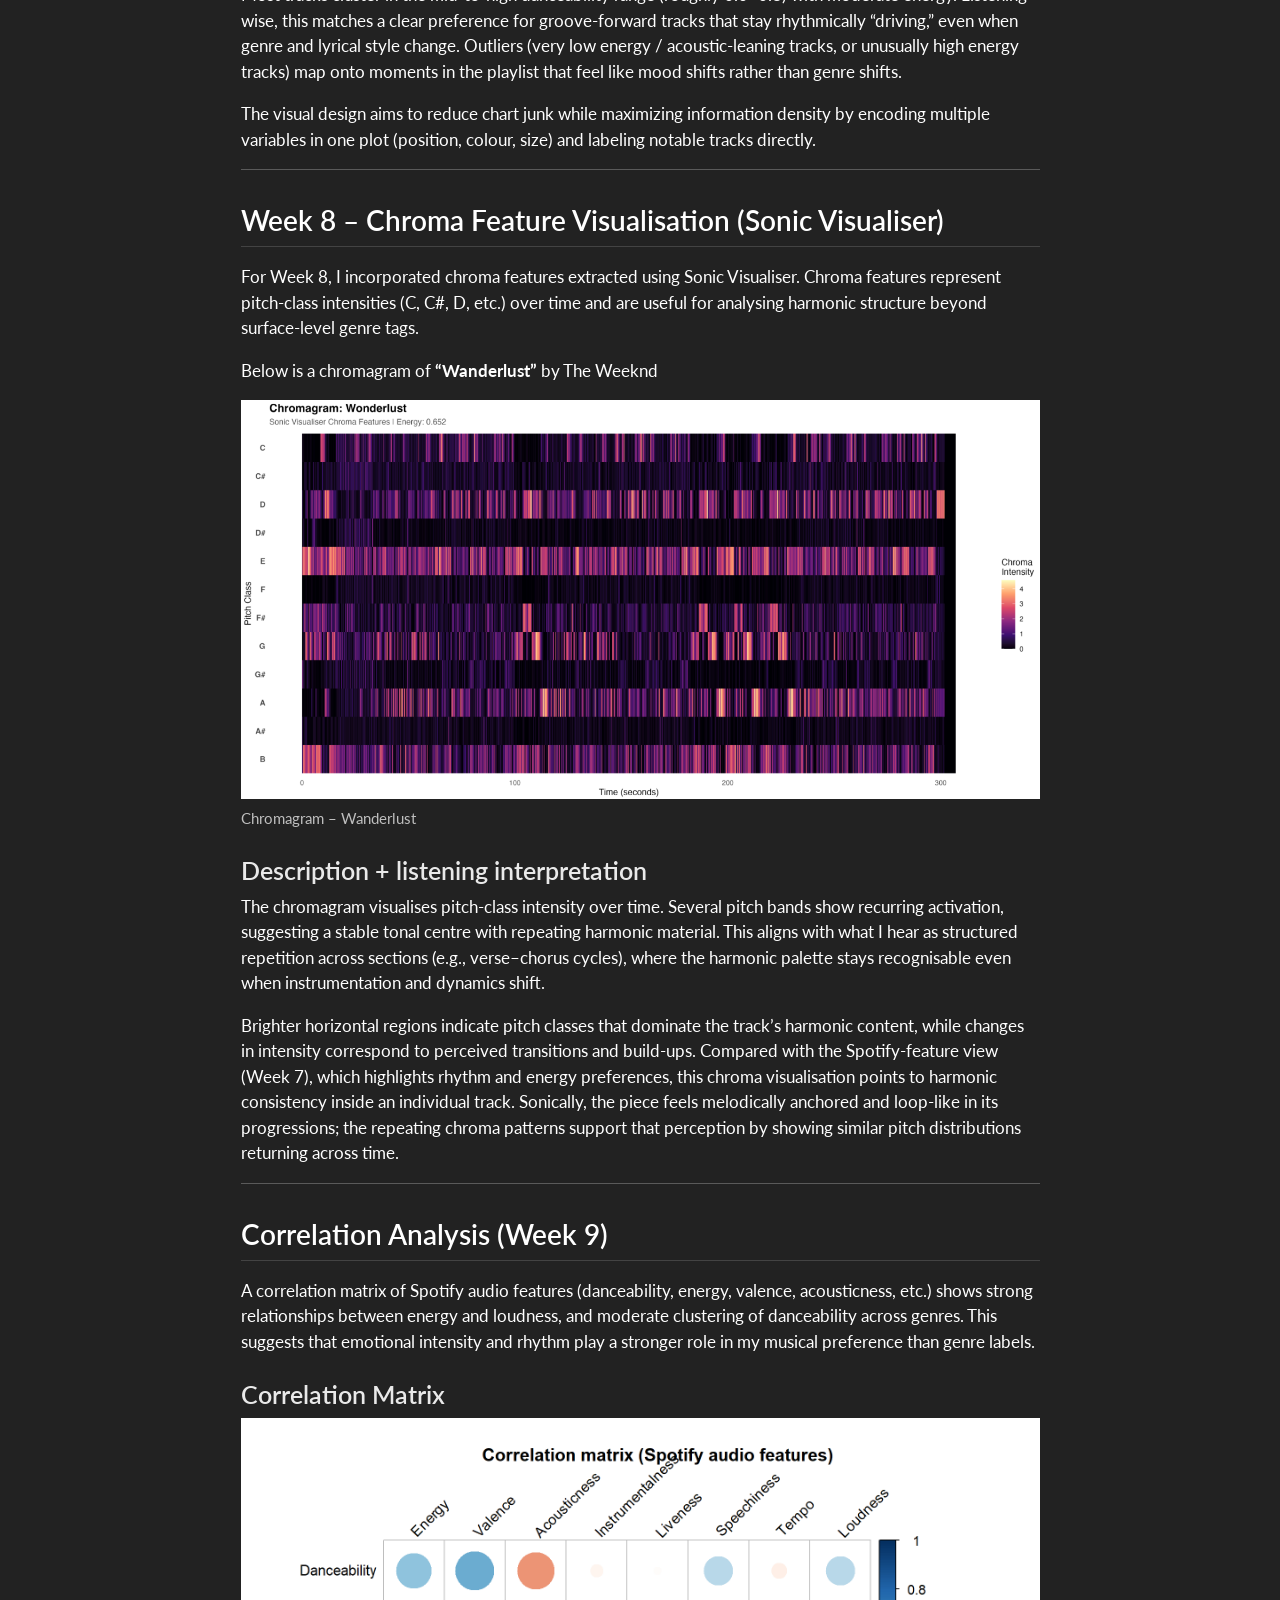
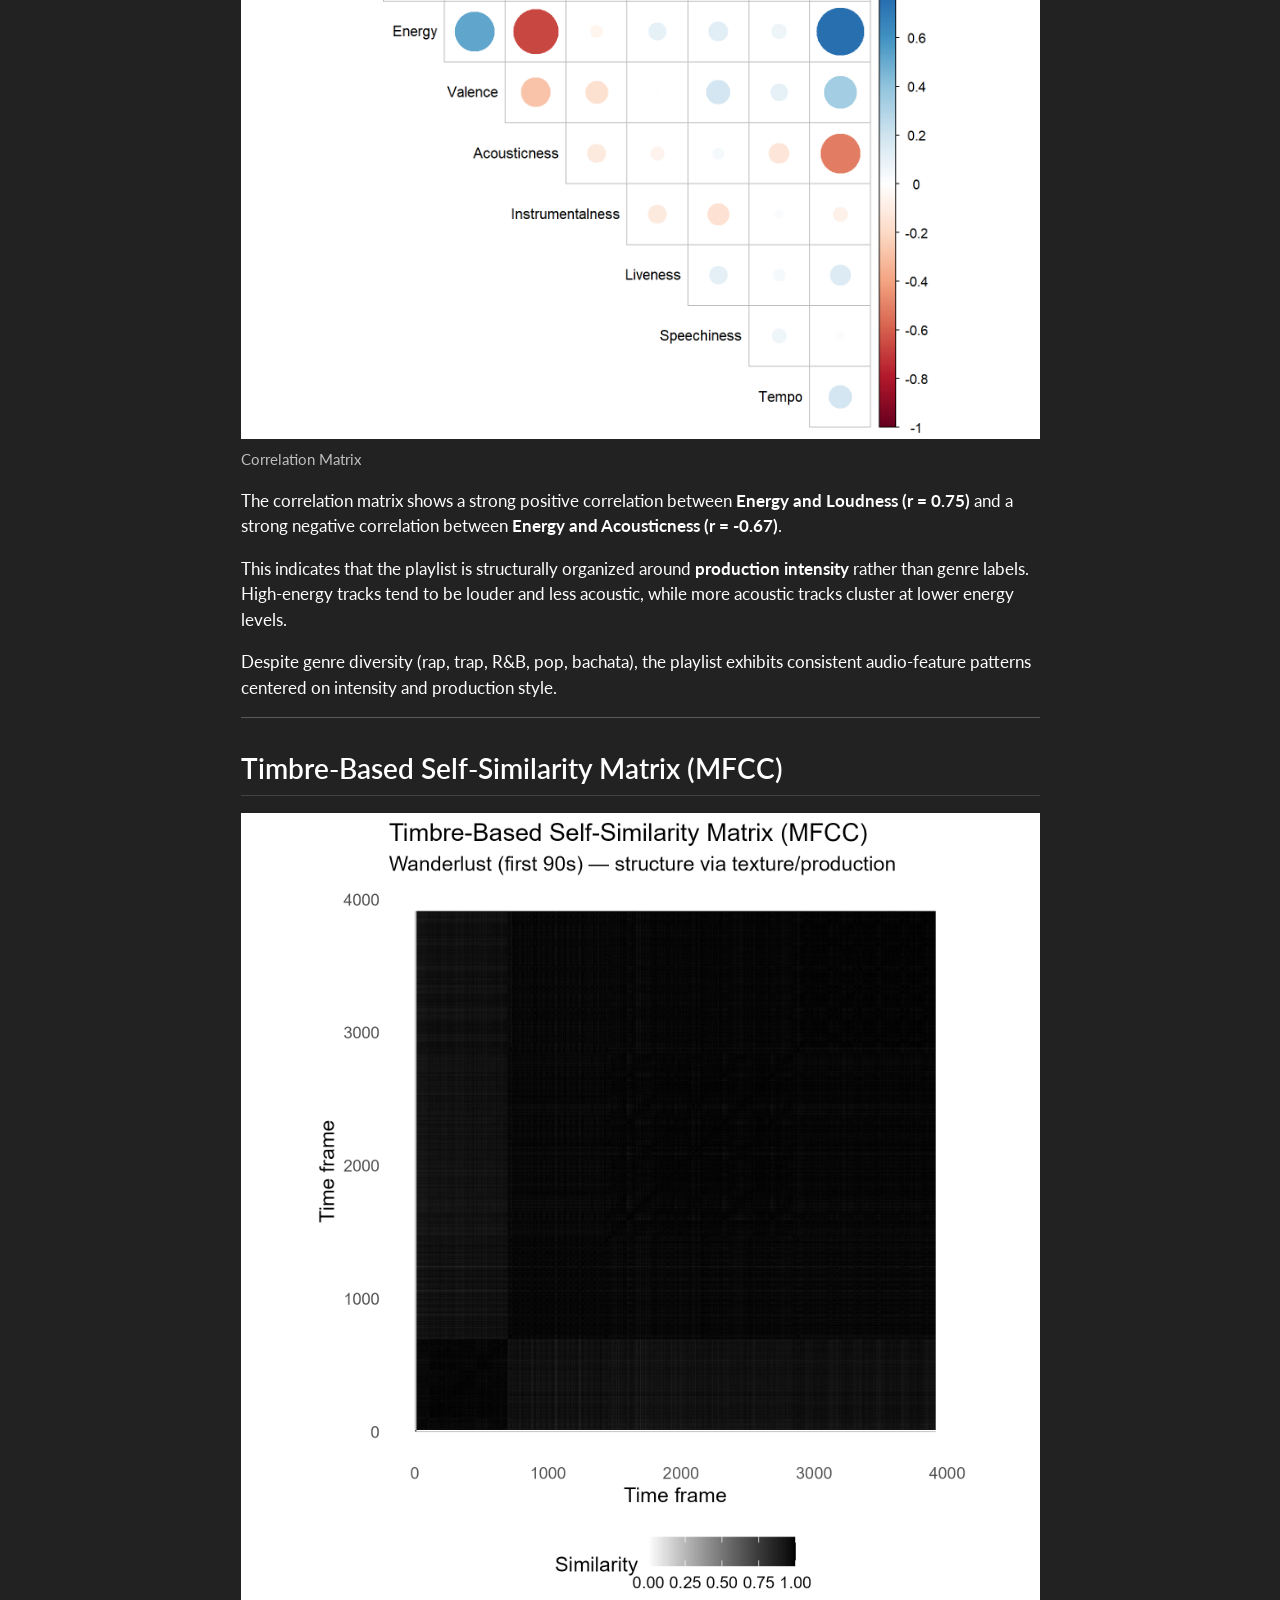
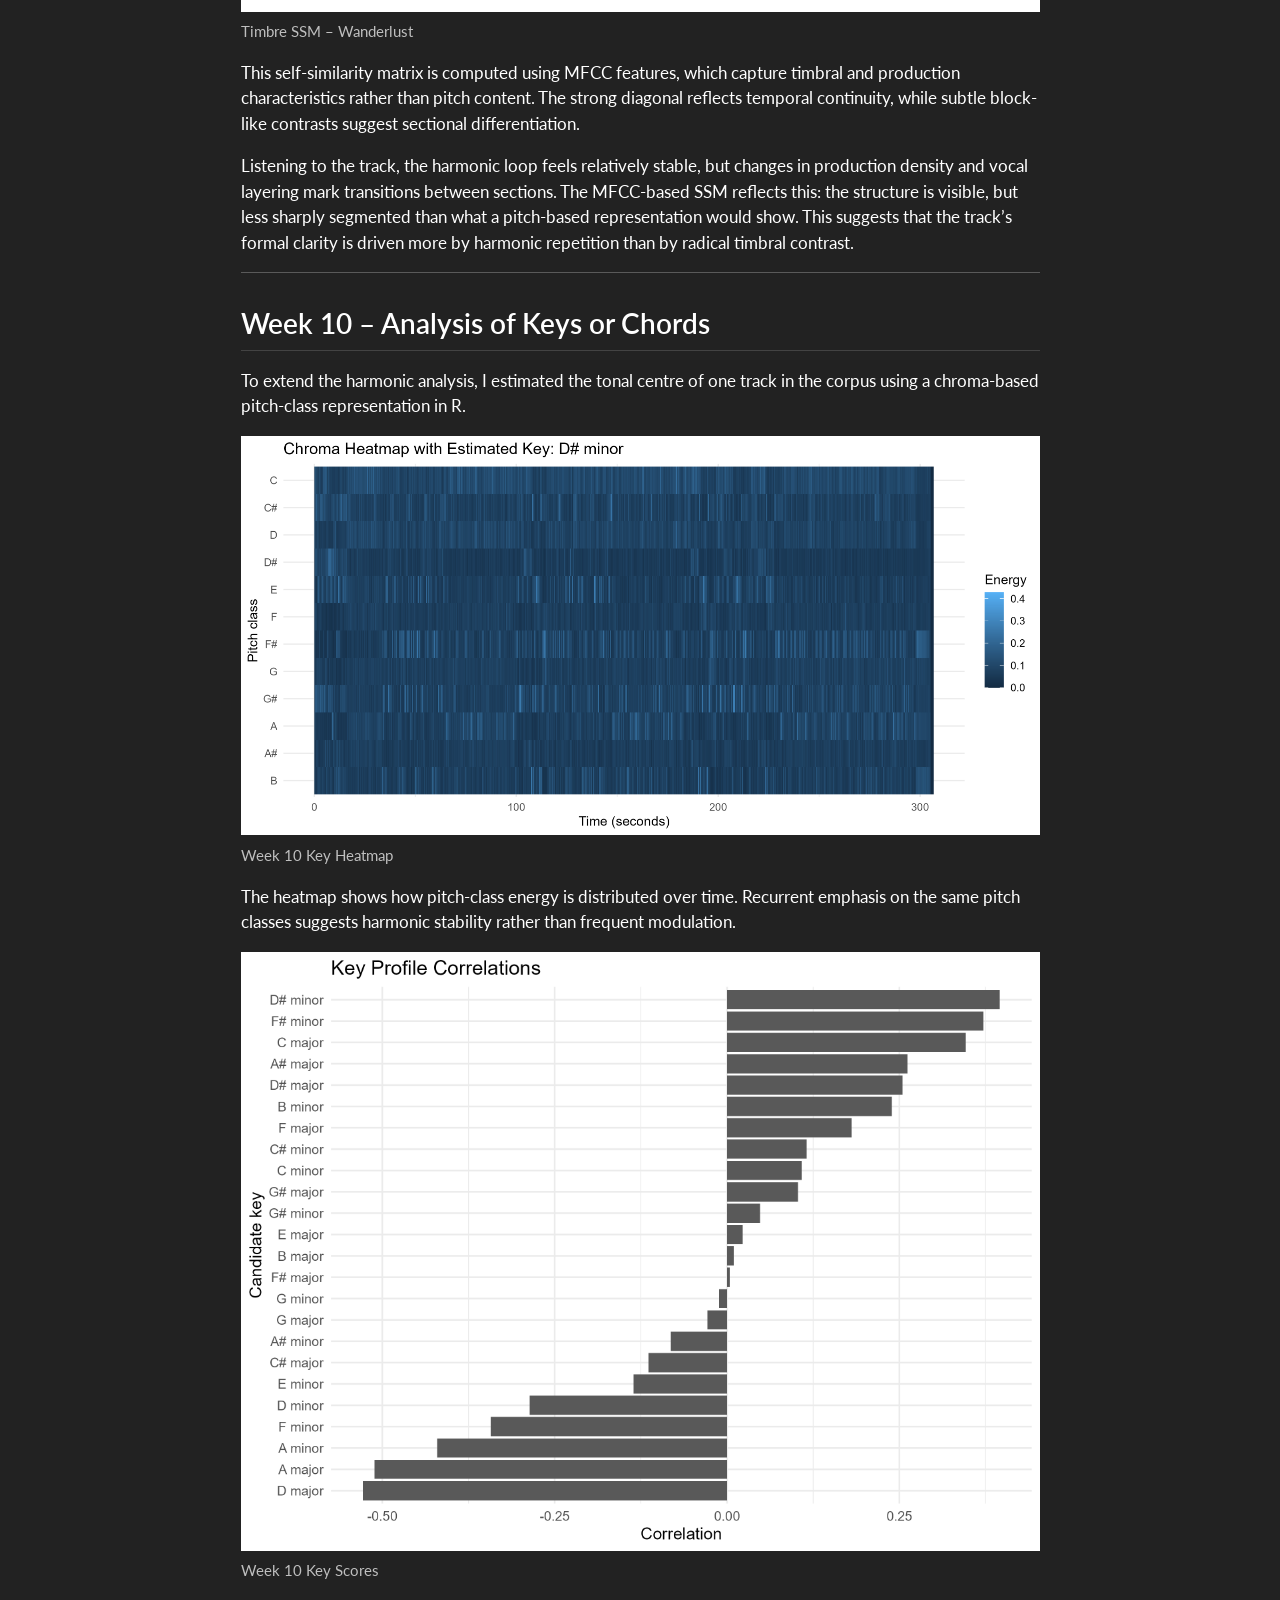
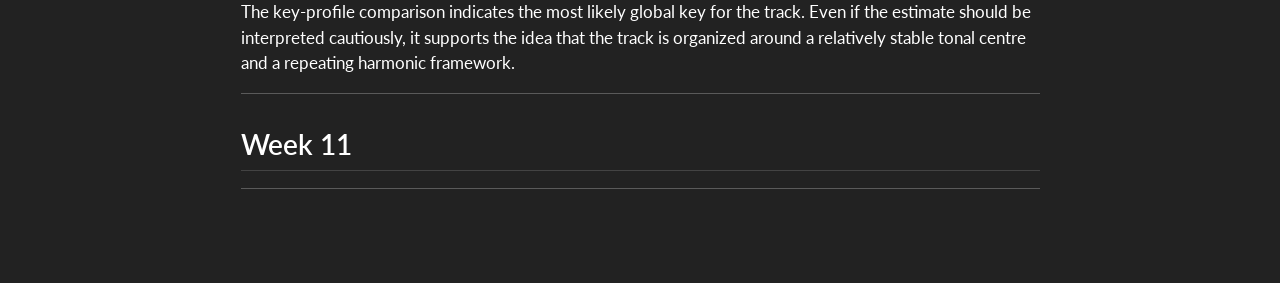
==== commit 6e5a9964: "Add files via upload" ====
--- a/computational-musicology-playlist-analysis-main/docs/index.html
+++ b/computational-musicology-playlist-analysis-main/docs/index.html
@@ -209,24 +209,9 @@
 <p>The key-profile comparison indicates the most likely global key for the track. Even if the estimate should be interpreted cautiously, it supports the idea that the track is organized around a relatively stable tonal centre and a repeating harmonic framework.</p>
 <hr>
 </section>
-<section id="week-11-rhythm-and-tempo-analysis" class="level2">
-<h2 class="anchored" data-anchor-id="week-11-rhythm-and-tempo-analysis">Week 11 – Rhythm and Tempo Analysis</h2>
-<p>This week extends the dashboard with a rhythm-based perspective by focusing on tempo. Using Spotify’s tempo feature (measured in beats per minute), it becomes possible to analyse how fast or slow tracks are across the playlist.</p>
-<section id="tempo-distribution-in-the-corpus" class="level3">
-<h3 class="anchored" data-anchor-id="tempo-distribution-in-the-corpus">Tempo Distribution in the Corpus</h3>
-<div class="quarto-figure quarto-figure-center">
-<figure class="figure">
-<p><img src="week11_tempo_histogram.png" class="img-fluid figure-img"></p>
-<figcaption>Histogram of tempi in the corpus</figcaption>
-</figure>
-</div>
-<p>The histogram shows that tempo values cluster within a relatively limited range rather than being evenly distributed. This suggests a consistent preference for a certain level of rhythmic energy across the playlist.</p>
-<p>This reinforces the broader finding of the project: although the playlist spans multiple genres and artists, computational features such as tempo reveal underlying consistency in listening behaviour.</p>
+<section id="week-11" class="level2">
+<h2 class="anchored" data-anchor-id="week-11">Week 11</h2>
 <hr>
-</section>
-</section>
-<section id="week-12" class="level2">
-<h2 class="anchored" data-anchor-id="week-12">Week 12 – …</h2>
 
 
 </section>
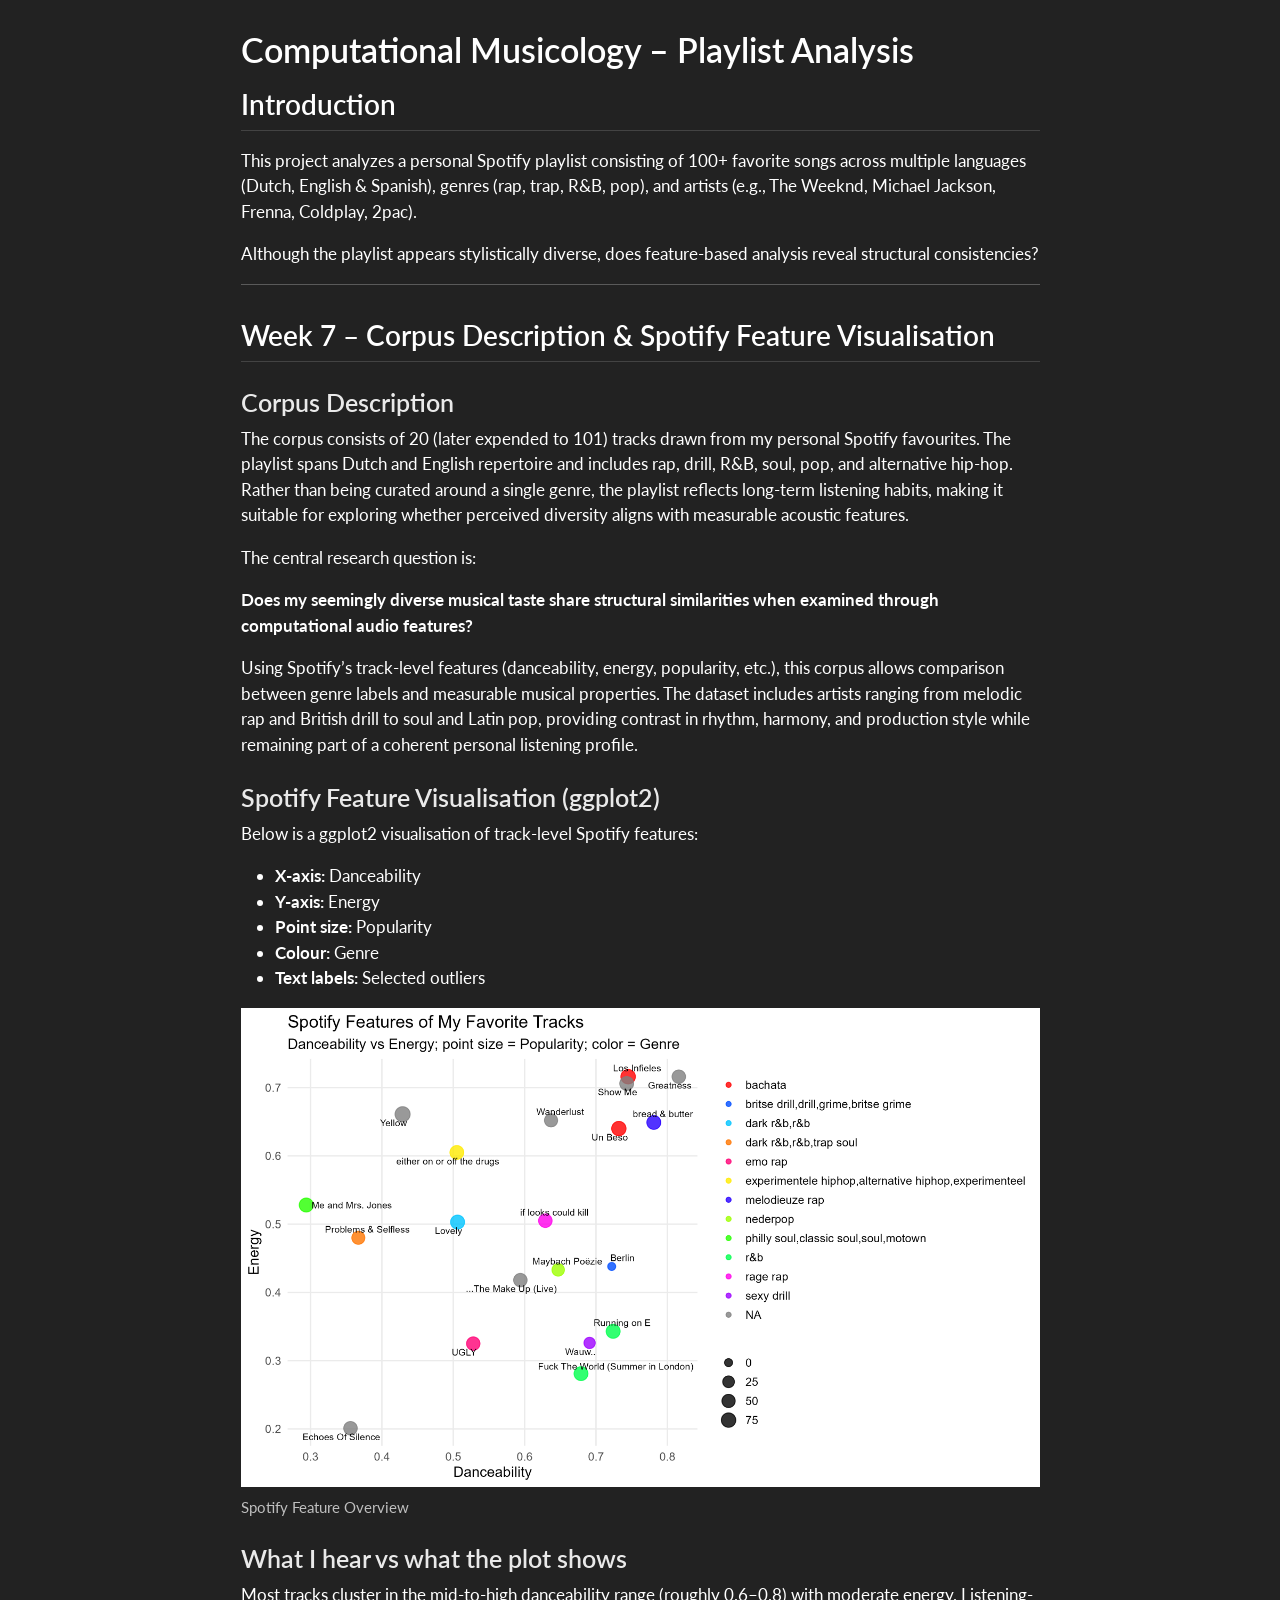
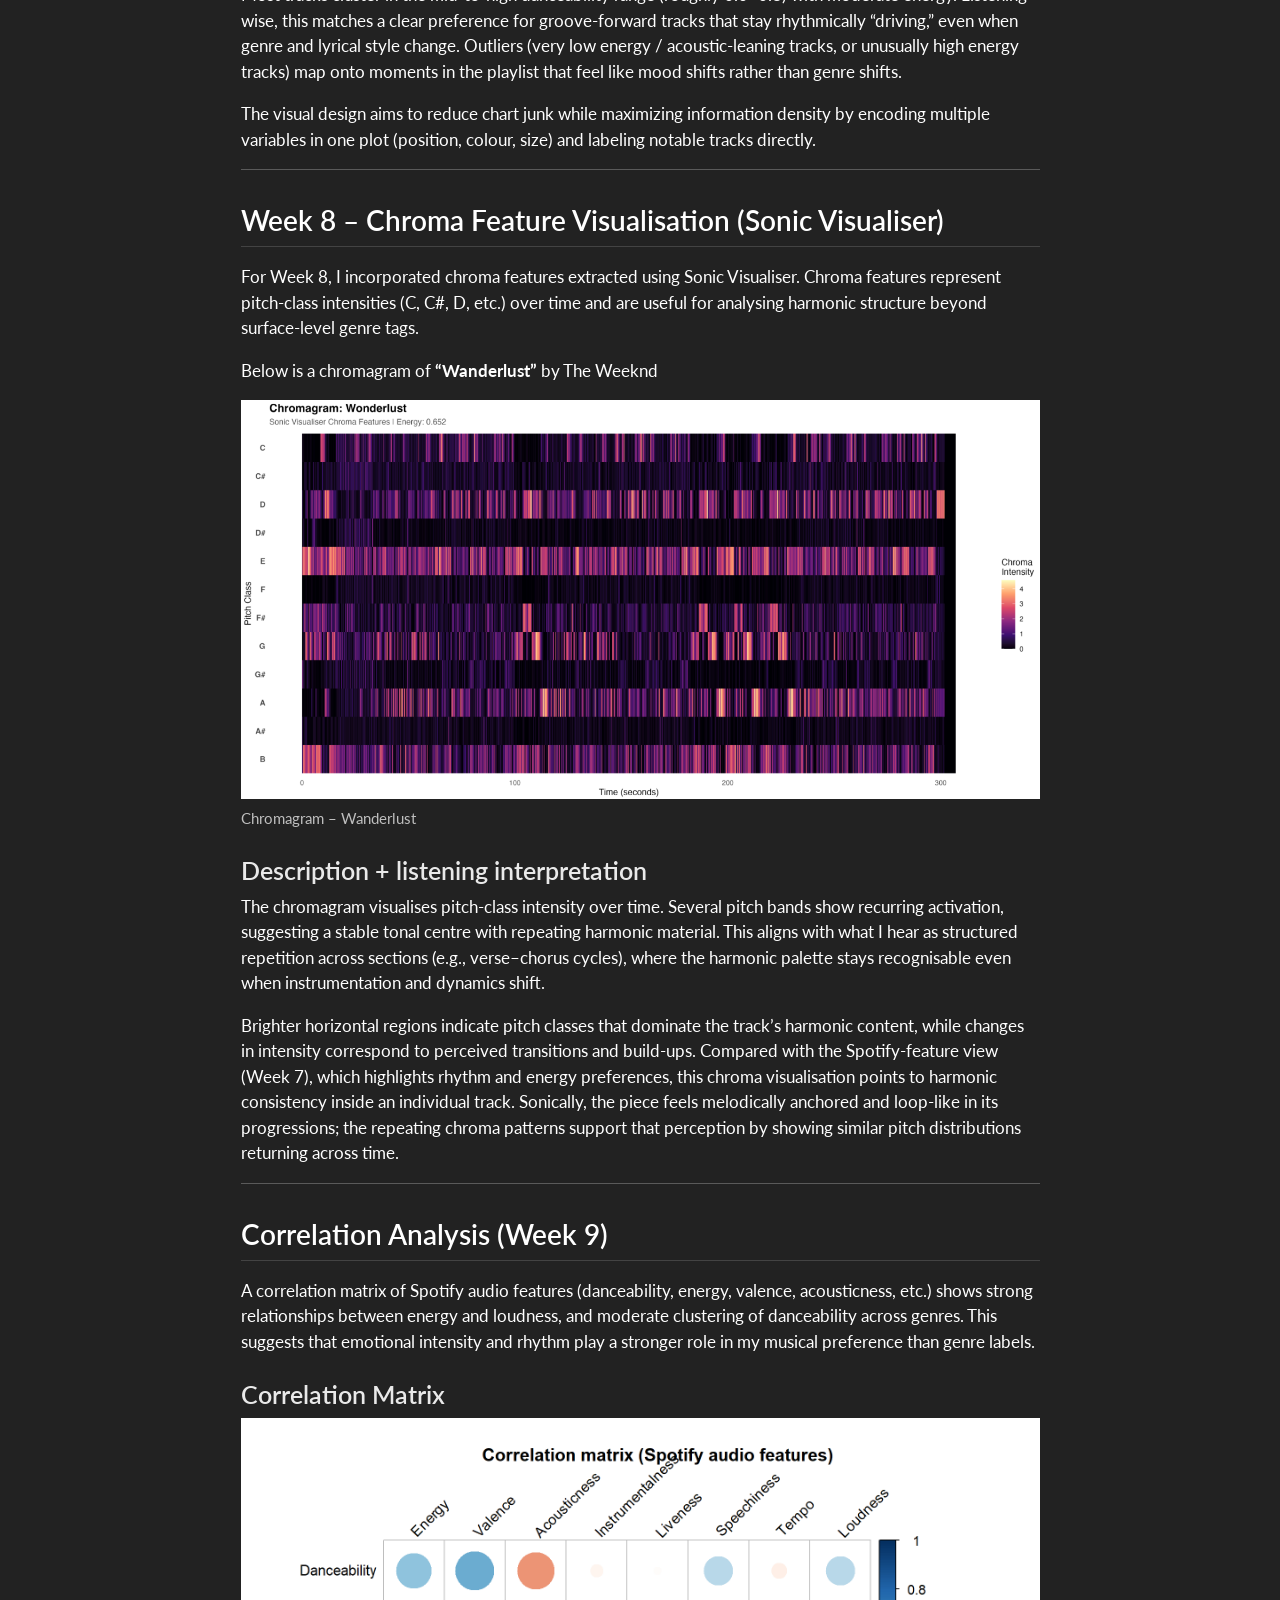
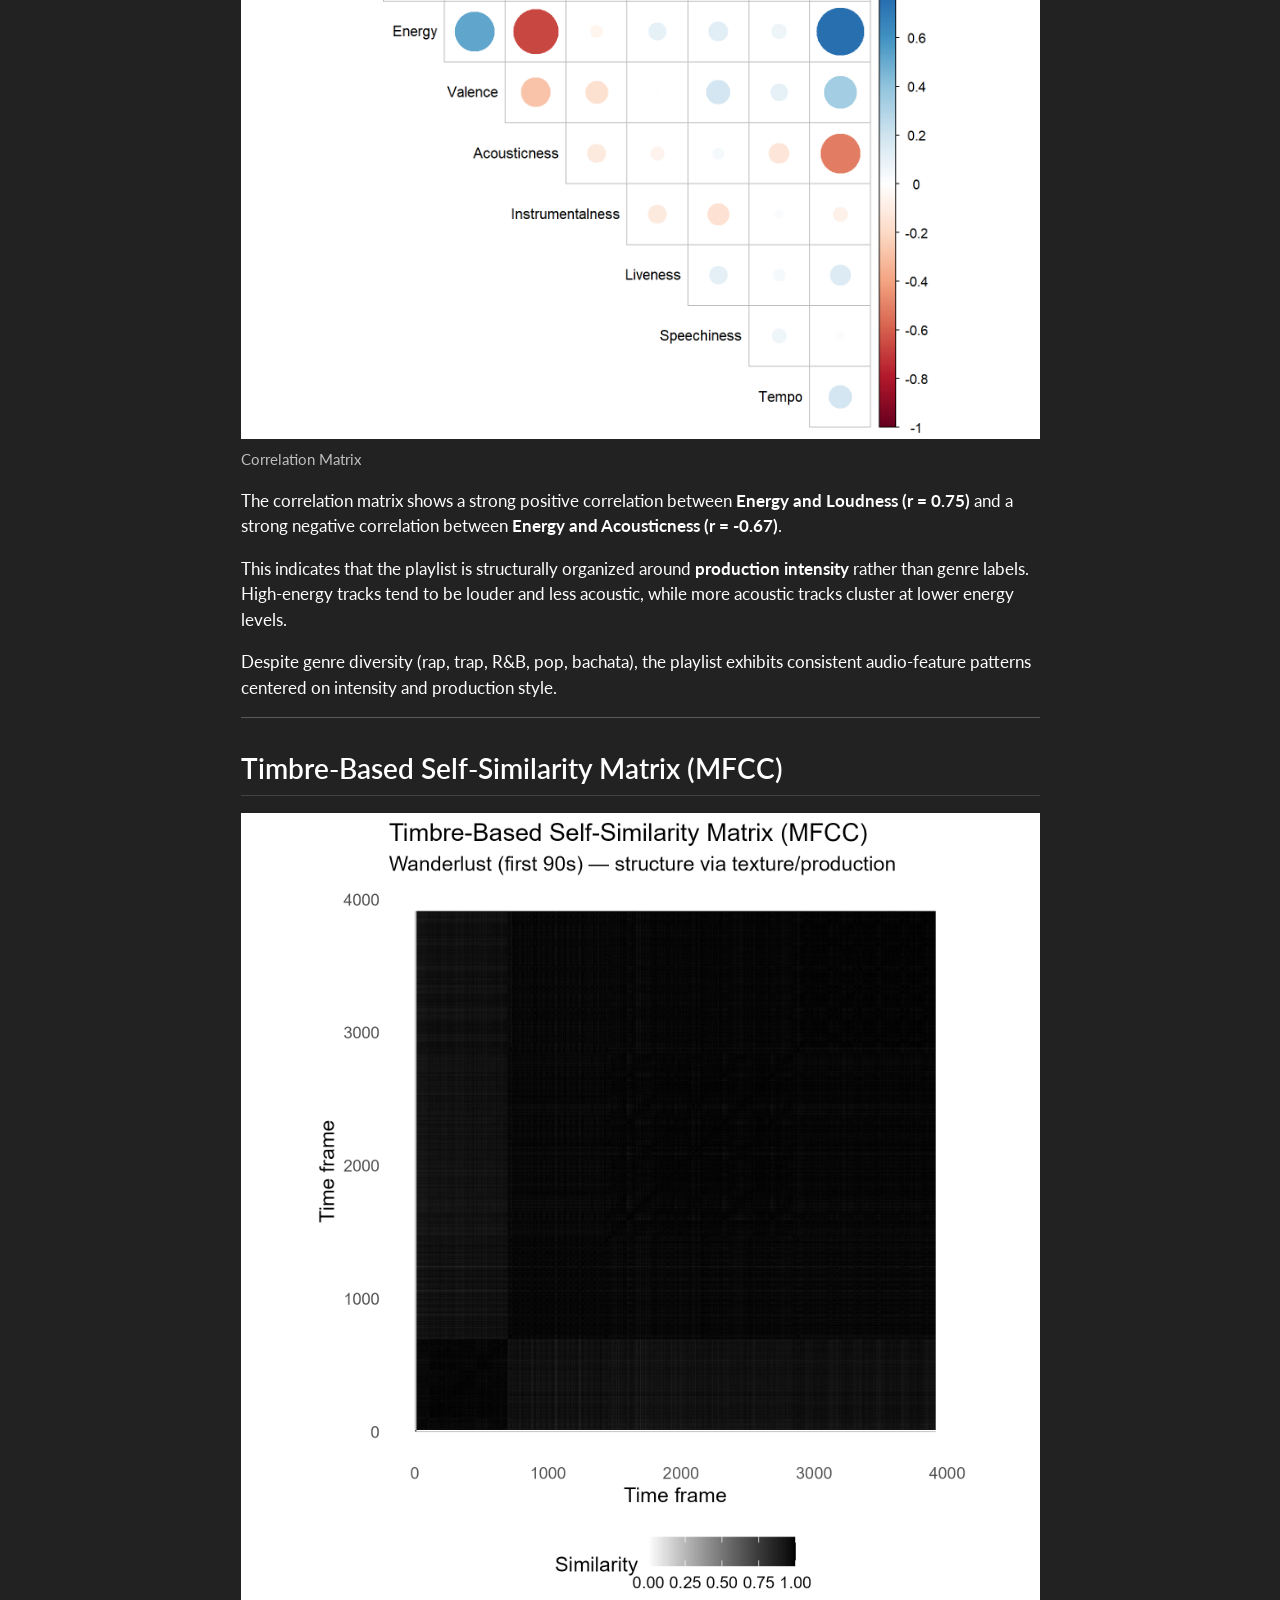
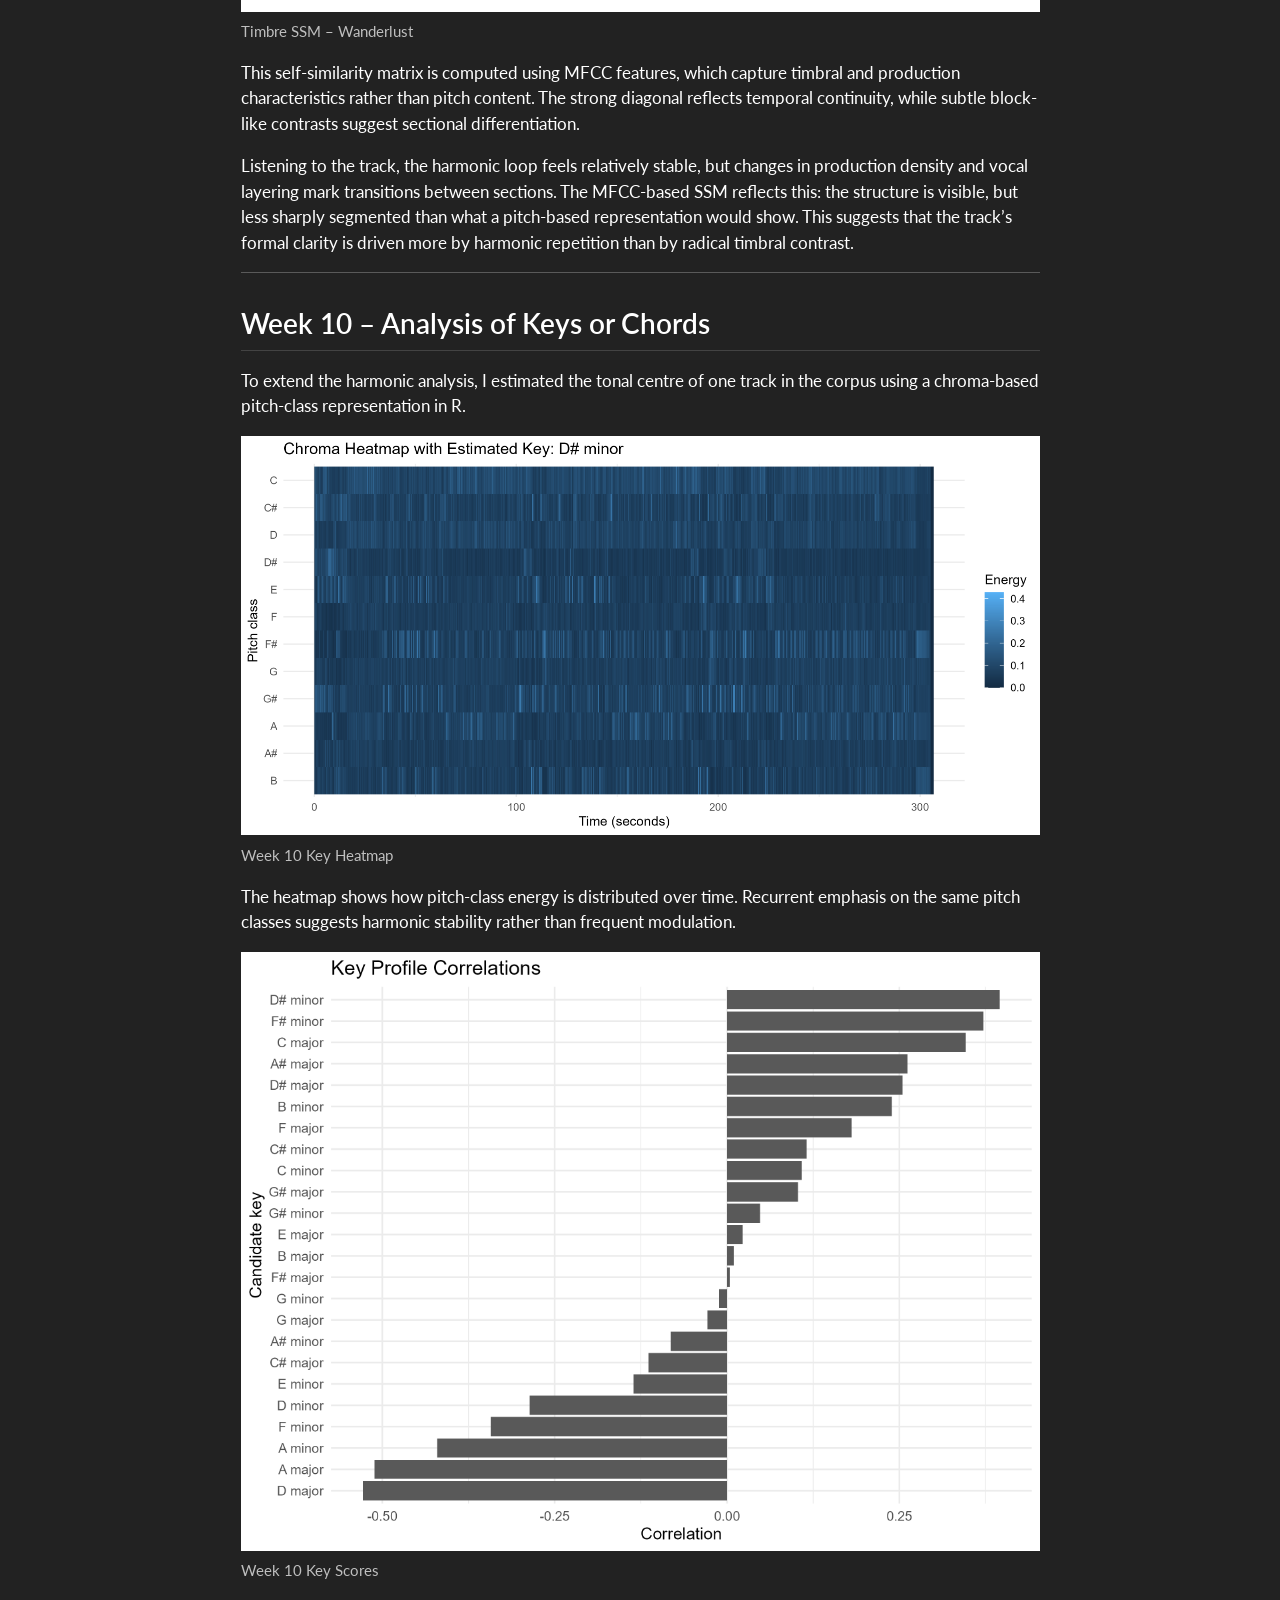
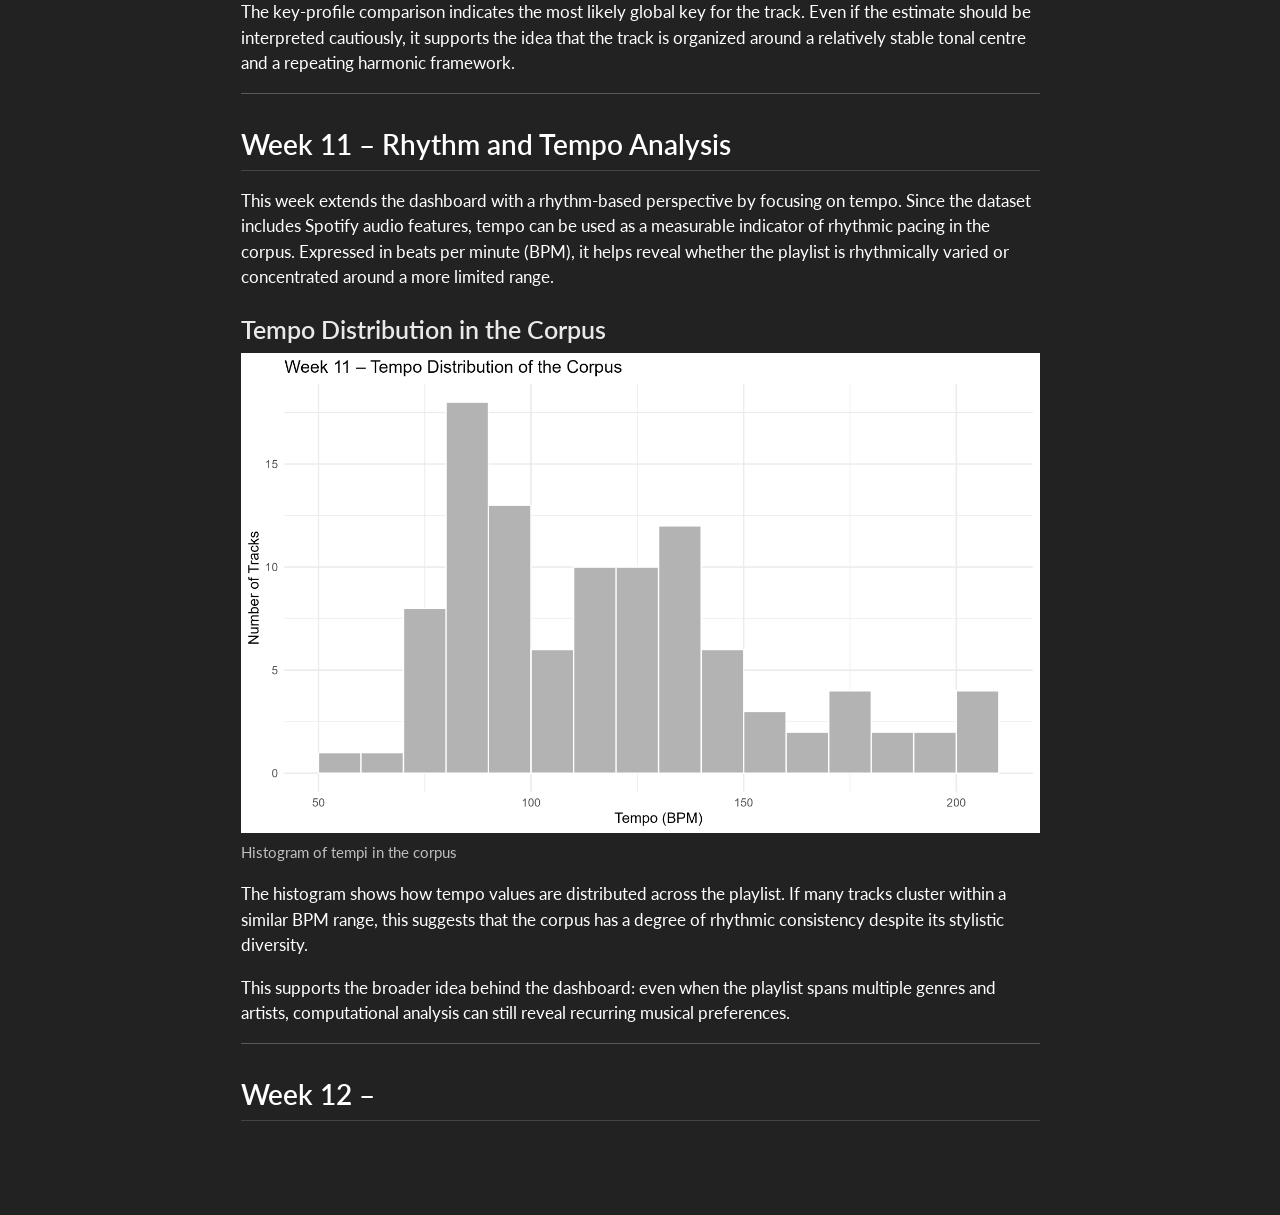
==== commit 257193e6: "Add files via upload" ====
--- a/computational-musicology-playlist-analysis-main/docs/index.html
+++ b/computational-musicology-playlist-analysis-main/docs/index.html
@@ -209,9 +209,24 @@
 <p>The key-profile comparison indicates the most likely global key for the track. Even if the estimate should be interpreted cautiously, it supports the idea that the track is organized around a relatively stable tonal centre and a repeating harmonic framework.</p>
 <hr>
 </section>
-<section id="week-11" class="level2">
-<h2 class="anchored" data-anchor-id="week-11">Week 11</h2>
+<section id="week-11-rhythm-and-tempo-analysis" class="level2">
+<h2 class="anchored" data-anchor-id="week-11-rhythm-and-tempo-analysis">Week 11 – Rhythm and Tempo Analysis</h2>
+<p>This week extends the dashboard with a rhythm-based perspective by focusing on tempo. Since the dataset includes Spotify audio features, tempo can be used as a measurable indicator of rhythmic pacing in the corpus. Expressed in beats per minute (BPM), it helps reveal whether the playlist is rhythmically varied or concentrated around a more limited range.</p>
+<section id="tempo-distribution-in-the-corpus" class="level3">
+<h3 class="anchored" data-anchor-id="tempo-distribution-in-the-corpus">Tempo Distribution in the Corpus</h3>
+<div class="quarto-figure quarto-figure-center">
+<figure class="figure">
+<p><img src="week11_tempo_histogram.png" class="img-fluid figure-img"></p>
+<figcaption>Histogram of tempi in the corpus</figcaption>
+</figure>
+</div>
+<p>The histogram shows how tempo values are distributed across the playlist. If many tracks cluster within a similar BPM range, this suggests that the corpus has a degree of rhythmic consistency despite its stylistic diversity.</p>
+<p>This supports the broader idea behind the dashboard: even when the playlist spans multiple genres and artists, computational analysis can still reveal recurring musical preferences.</p>
 <hr>
+</section>
+</section>
+<section id="week-12" class="level2">
+<h2 class="anchored" data-anchor-id="week-12">Week 12 –</h2>
 
 
 </section>
